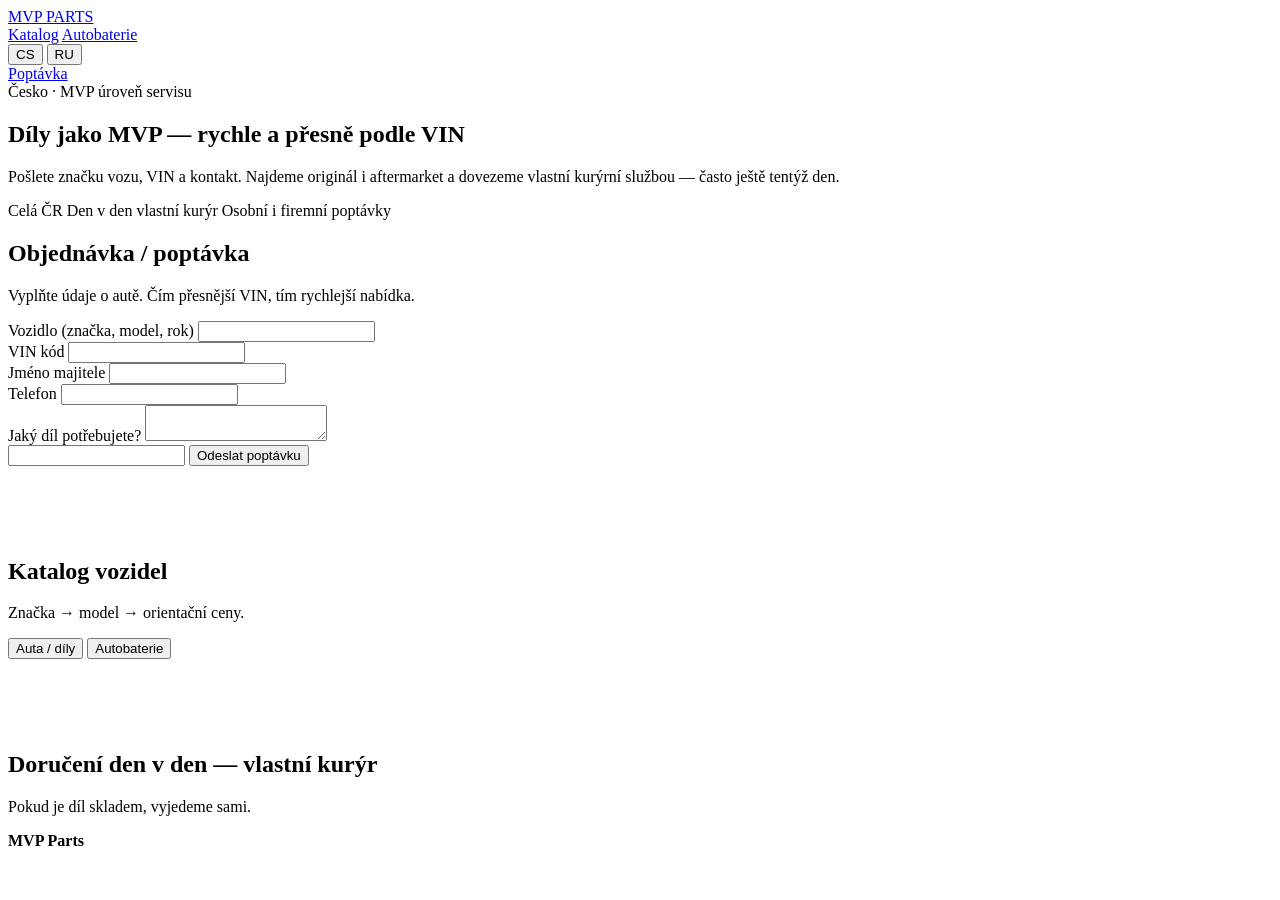
==== index.html @ e0b20644 "Add site pages and Netlify functions" ====
<!DOCTYPE html>
<html lang="cs">
<head>
  <meta charset="UTF-8" />
  <meta name="viewport" content="width=device-width, initial-scale=1.0" />
  <title>MVP Parts — náhradní díly podle VIN</title>
  <meta name="description" content="MVP Parts: náhradní díly pro auta v České republice. VIN, rychlá poptávka a doručení den v den vlastní kurýrní službou." />
  <link rel="preconnect" href="https://fonts.googleapis.com" />
  <link rel="preconnect" href="https://fonts.gstatic.com" crossorigin />
  <link href="https://fonts.googleapis.com/css2?family=Rajdhani:wght@500;600;700&family=Titillium+Web:wght@300;400;600;700&display=swap" rel="stylesheet" />
  <link rel="stylesheet" href="css/site.css" />
</head>
<body>
  <header>
    <div class="nav">
      <a class="brand-lock" href="index.html">
        <span class="mvp">MVP</span>
        <span class="parts">PARTS</span>
      </a>
      <div class="nav-right">
        <a class="nav-link" href="katalog.html" data-i18n="nav_cat">Katalog</a>
        <a class="nav-link" href="baterie.html" data-i18n="tab_bat">Autobaterie</a>
        <div class="lang" role="group" aria-label="Language">
          <button type="button" data-set-lang="cs" class="active">CS</button>
          <button type="button" data-set-lang="ru">RU</button>
        </div>
        <a class="nav-cta" href="#objednavka" data-i18n="nav_cta">Poptávka</a>
      </div>
    </div>
  </header>
  <section class="hero">
    <div class="hero-inner">
      <div>
        <div class="kicker" data-i18n="badge">Česko · MVP úroveň servisu</div>
        <h1 data-i18n="hero_title">Díly jako MVP — rychle a přesně podle VIN</h1>
        <p data-i18n="hero_text">Pošlete značku vozu, VIN a kontakt. Najdeme originál i aftermarket a dovezeme vlastní kurýrní službou — často ještě tentýž den.</p>
        <div class="pills">
          <span class="pill" data-i18n="pill1">Celá ČR</span>
          <span class="pill" data-i18n="pill2">Den v den vlastní kurýr</span>
          <span class="pill" data-i18n="pill3">Osobní i firemní poptávky</span>
        </div>
      </div>
      <div class="form-card" id="objednavka">
        <h2 data-i18n="form_title">Objednávka / poptávka</h2>
        <p class="sub" data-i18n="form_sub">Vyplňte údaje o autě. Čím přesnější VIN, tím rychlejší nabídka.</p>
        <form id="order-form" novalidate>
          <div>
            <label for="auto" data-i18n="label_auto">Vozidlo (značka, model, rok)</label>
            <input id="auto" name="auto" type="text" required />
          </div>
          <div>
            <label for="vin" data-i18n="label_vin">VIN kód</label>
            <input id="vin" name="vin" type="text" maxlength="17" required />
          </div>
          <div>
            <label for="jmeno" data-i18n="label_name">Jméno majitele</label>
            <input id="jmeno" name="jmeno" type="text" required />
          </div>
          <div>
            <label for="telefon" data-i18n="label_phone">Telefon</label>
            <input id="telefon" name="telefon" type="tel" required />
          </div>
          <div>
            <label for="komentar" data-i18n="label_comment">Jaký díl potřebujete?</label>
            <textarea id="komentar" name="komentar"></textarea>
          </div>
          <input class="honeypot" type="text" name="website" tabindex="-1" autocomplete="off" />
          <button class="btn" type="submit" id="submit-btn" data-i18n="btn">Odeslat poptávku</button>
          <div id="form-status" class="status" role="status"></div>
        </form>
      </div>
    </div>
  </section>
  <section class="catalog" id="katalog">
    <div class="section" style="padding-top:72px;padding-bottom:72px">
      <h2 data-i18n="cat_title">Katalog vozidel</h2>
      <p class="lead" data-i18n="cat_lead">Značka → model → orientační ceny.</p>
      <div class="cat-tabs" id="cat-tabs">
        <button type="button" data-cat-mode="cars" class="on" data-i18n="tab_cars">Auta / díly</button>
        <button type="button" data-cat-mode="bat" data-i18n="tab_bat">Autobaterie</button>
      </div>
      <div class="crumbs" id="cat-crumbs"></div>
      <div id="cat-view"></div>
    </div>
  </section>
  <section class="delivery">
    <div class="inner">
      <div>
        <h2 data-i18n="del_title">Doručení den v den — vlastní kurýr</h2>
        <p data-i18n="del_text">Pokud je díl skladem, vyjedeme sami.</p>
      </div>
    </div>
  </section>
  <footer>
    <div class="foot">
      <div><strong>MVP Parts</strong></div>
    </div>
  </footer>
  <script src="js/site.js"></script>
</body>
</html>
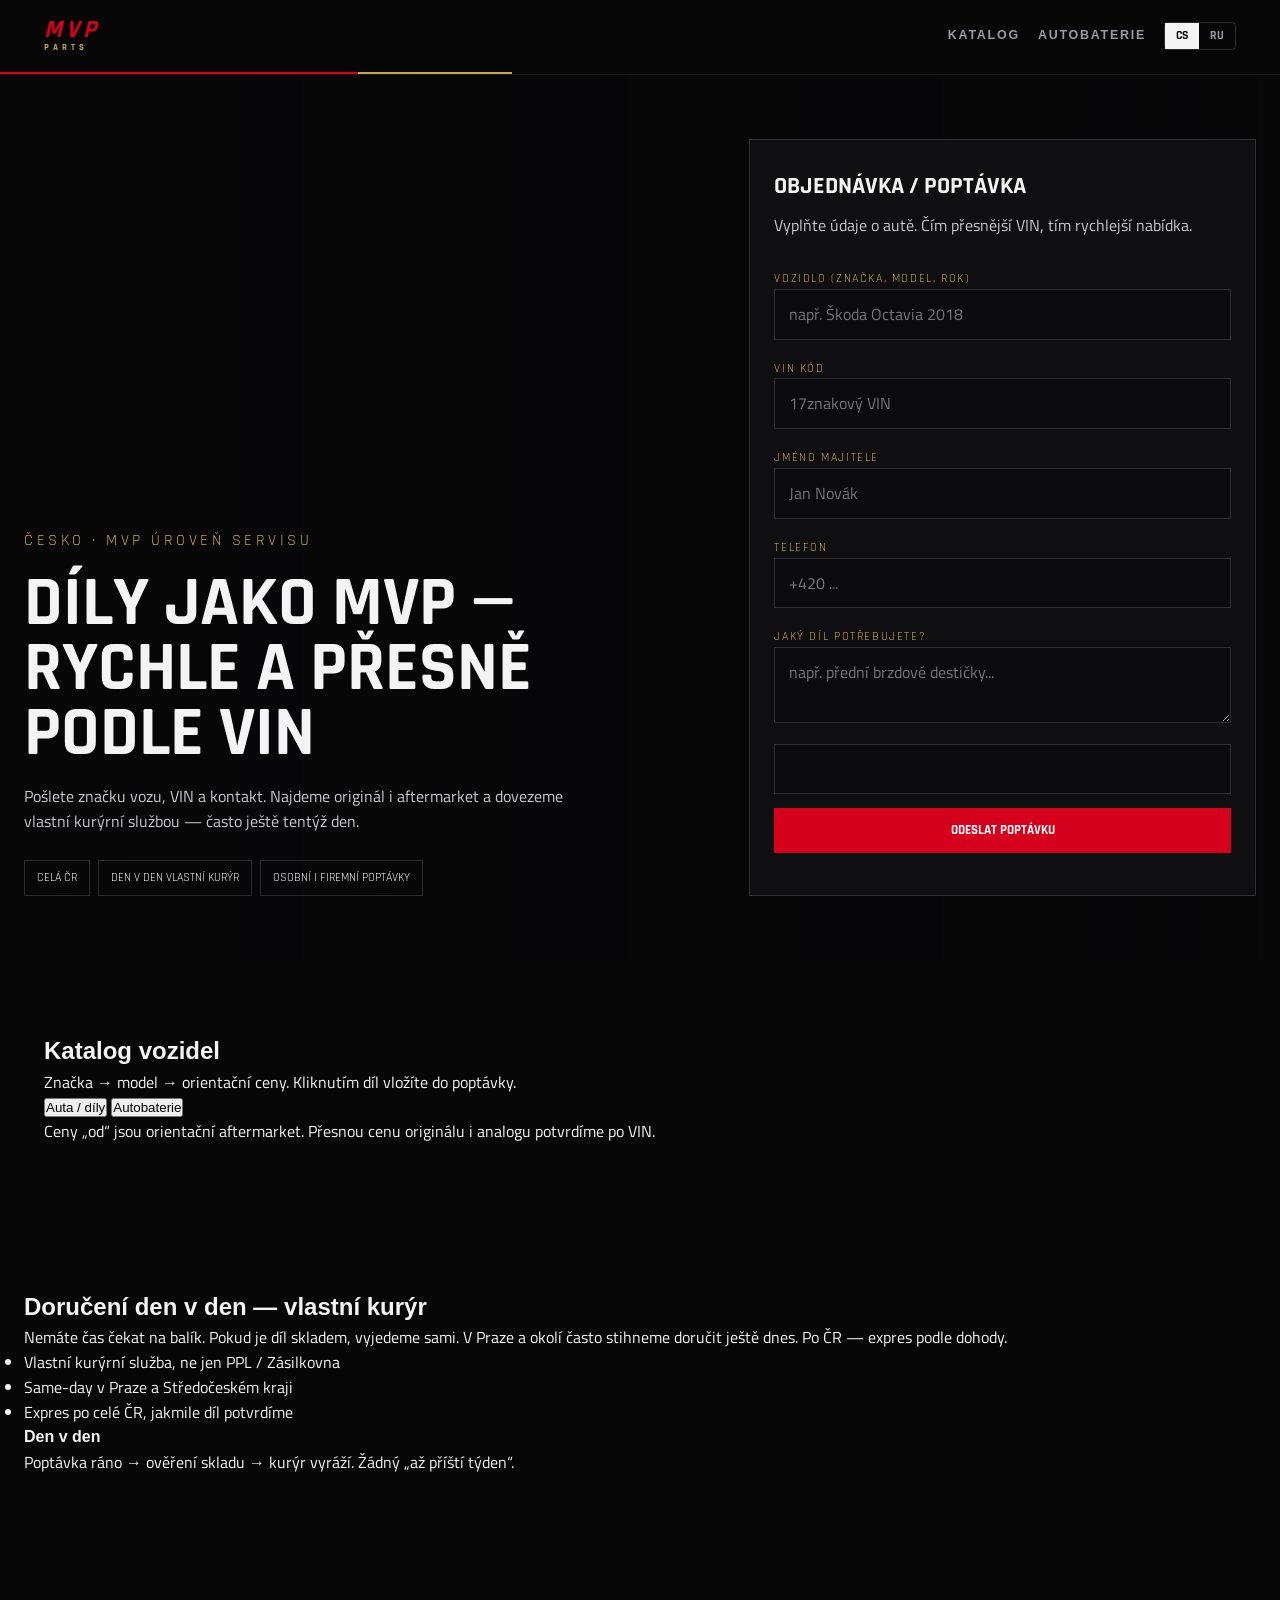
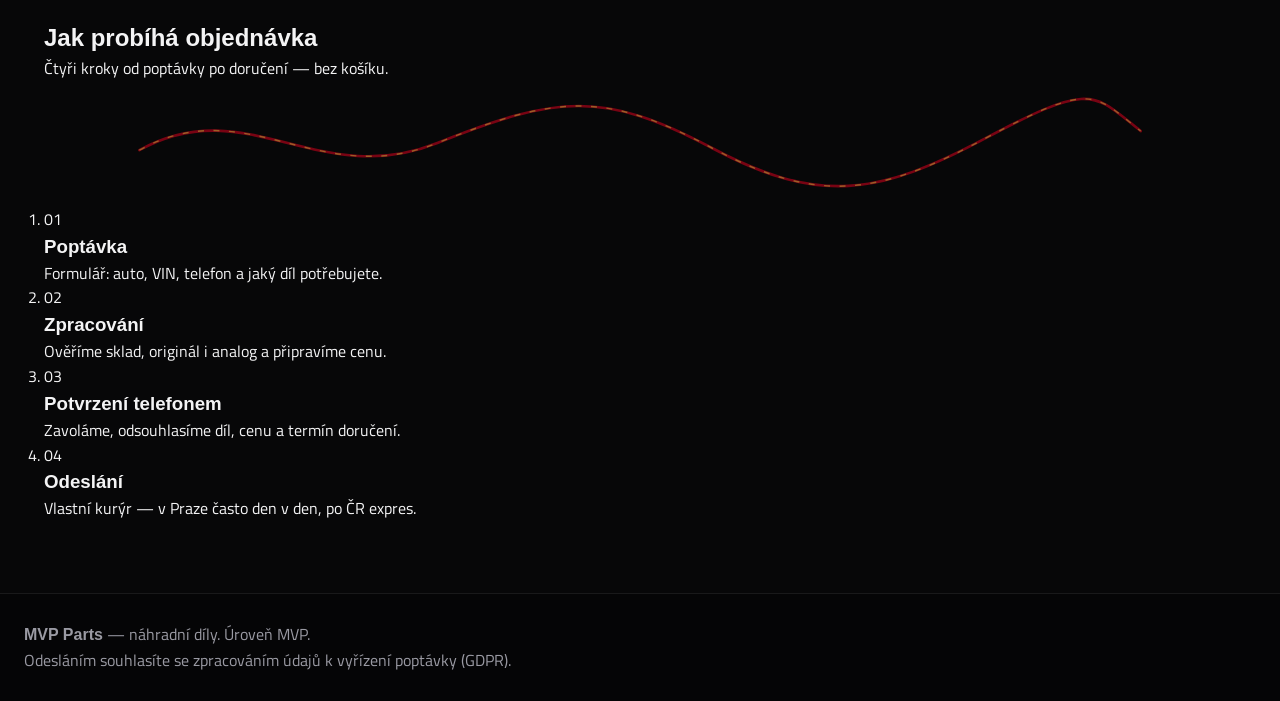
==== commit ea007078: "Светлый дизайн: каталог, батареи, карта заявки без фото Porsche" ====
--- a/index.html
+++ b/index.html
@@ -24,10 +24,10 @@
           <button type="button" data-set-lang="cs" class="active">CS</button>
           <button type="button" data-set-lang="ru">RU</button>
         </div>
-        <a class="nav-cta" href="#objednavka" data-i18n="nav_cta">Poptávka</a>
       </div>
     </div>
   </header>
+
   <section class="hero">
     <div class="hero-inner">
       <div>
@@ -46,23 +46,23 @@
         <form id="order-form" novalidate>
           <div>
             <label for="auto" data-i18n="label_auto">Vozidlo (značka, model, rok)</label>
-            <input id="auto" name="auto" type="text" required />
+            <input id="auto" name="auto" type="text" data-i18n-placeholder="ph_auto" placeholder="např. Škoda Octavia 2018" required />
           </div>
           <div>
             <label for="vin" data-i18n="label_vin">VIN kód</label>
-            <input id="vin" name="vin" type="text" maxlength="17" required />
+            <input id="vin" name="vin" type="text" data-i18n-placeholder="ph_vin" placeholder="17znakový VIN" maxlength="17" required />
           </div>
           <div>
             <label for="jmeno" data-i18n="label_name">Jméno majitele</label>
-            <input id="jmeno" name="jmeno" type="text" required />
+            <input id="jmeno" name="jmeno" type="text" data-i18n-placeholder="ph_name" placeholder="Jan Novák" required />
           </div>
           <div>
             <label for="telefon" data-i18n="label_phone">Telefon</label>
-            <input id="telefon" name="telefon" type="tel" required />
+            <input id="telefon" name="telefon" type="tel" data-i18n-placeholder="ph_phone" placeholder="+420 ..." required />
           </div>
           <div>
             <label for="komentar" data-i18n="label_comment">Jaký díl potřebujete?</label>
-            <textarea id="komentar" name="komentar"></textarea>
+            <textarea id="komentar" name="komentar" data-i18n-placeholder="ph_comment" placeholder="např. přední brzdové destičky..."></textarea>
           </div>
           <input class="honeypot" type="text" name="website" tabindex="-1" autocomplete="off" />
           <button class="btn" type="submit" id="submit-btn" data-i18n="btn">Odeslat poptávku</button>
@@ -71,31 +71,81 @@
       </div>
     </div>
   </section>
+
   <section class="catalog" id="katalog">
     <div class="section" style="padding-top:72px;padding-bottom:72px">
       <h2 data-i18n="cat_title">Katalog vozidel</h2>
-      <p class="lead" data-i18n="cat_lead">Značka → model → orientační ceny.</p>
+      <p class="lead" data-i18n="cat_lead">Značka → model → orientační ceny. Kliknutím díl vložíte do poptávky.</p>
       <div class="cat-tabs" id="cat-tabs">
         <button type="button" data-cat-mode="cars" class="on" data-i18n="tab_cars">Auta / díly</button>
         <button type="button" data-cat-mode="bat" data-i18n="tab_bat">Autobaterie</button>
       </div>
       <div class="crumbs" id="cat-crumbs"></div>
       <div id="cat-view"></div>
+      <p class="note-price" data-i18n="cat_note">Ceny „od“ jsou orientační aftermarket. Přesnou cenu originálu i analogu potvrdíme po VIN.</p>
     </div>
   </section>
+
   <section class="delivery">
     <div class="inner">
       <div>
         <h2 data-i18n="del_title">Doručení den v den — vlastní kurýr</h2>
-        <p data-i18n="del_text">Pokud je díl skladem, vyjedeme sami.</p>
+        <p data-i18n="del_text">Nemáte čas čekat na balík. Pokud je díl skladem, vyjedeme sami. V Praze a okolí často stihneme doručit ještě dnes. Po ČR — expres podle dohody.</p>
+        <ul class="check">
+          <li data-i18n="del_1">Vlastní kurýrní služba, ne jen PPL / Zásilkovna</li>
+          <li data-i18n="del_2">Same-day v Praze a Středočeském kraji</li>
+          <li data-i18n="del_3">Expres po celé ČR, jakmile díl potvrdíme</li>
+        </ul>
+      </div>
+      <div class="delivery-box">
+        <strong data-i18n="del_box_title">Den v den</strong>
+        <p data-i18n="del_box_text">Poptávka ráno → ověření skladu → kurýr vyráží. Žádný „až příští týden“.</p>
       </div>
     </div>
   </section>
+
+  <section class="journey" id="cesta">
+    <div class="section">
+      <h2 data-i18n="how_title">Jak probíhá objednávka</h2>
+      <p class="lead" data-i18n="how_lead">Čtyři kroky od poptávky po doručení — bez košíku.</p>
+      <div class="journey-track">
+        <svg class="journey-lines" viewBox="0 0 1000 100" preserveAspectRatio="none" aria-hidden="true">
+          <path d="M80 58 C 170 8, 230 92, 330 52 S 470 8, 560 56 S 700 96, 790 48 S 880 10, 920 42" fill="none" stroke="#d5001c" stroke-width="2.2" stroke-linecap="round" opacity="0.55"/>
+          <path d="M80 58 C 170 8, 230 92, 330 52 S 470 8, 560 56 S 700 96, 790 48 S 880 10, 920 42" fill="none" stroke="#a8872e" stroke-width="1.2" stroke-dasharray="5 8" opacity="0.7"/>
+        </svg>
+        <ol class="journey-steps">
+          <li class="j-step is-now">
+            <span class="jn">01</span>
+            <h3 data-i18n="j1_t">Poptávka</h3>
+            <p data-i18n="j1_p">Formulář: auto, VIN, telefon a jaký díl potřebujete.</p>
+          </li>
+          <li class="j-step">
+            <span class="jn">02</span>
+            <h3 data-i18n="j2_t">Zpracování</h3>
+            <p data-i18n="j2_p">Ověříme sklad, originál i analog a připravíme cenu.</p>
+          </li>
+          <li class="j-step">
+            <span class="jn">03</span>
+            <h3 data-i18n="j3_t">Potvrzení telefonem</h3>
+            <p data-i18n="j3_p">Zavoláme, odsouhlasíme díl, cenu a termín doručení.</p>
+          </li>
+          <li class="j-step">
+            <span class="jn">04</span>
+            <h3 data-i18n="j4_t">Odeslání</h3>
+            <p data-i18n="j4_p">Vlastní kurýr — v Praze často den v den, po ČR expres.</p>
+          </li>
+        </ol>
+      </div>
+    </div>
+  </section>
+
   <footer>
     <div class="foot">
-      <div><strong>MVP Parts</strong></div>
+      <div><strong>MVP Parts</strong> <span data-i18n="footer_brand">— náhradní díly. Úroveň MVP.</span></div>
+      <div data-i18n="footer_gdpr">Odesláním souhlasíte se zpracováním údajů k vyřízení poptávky (GDPR).</div>
     </div>
   </footer>
+
   <script src="js/site.js"></script>
 </body>
 </html>
--- a/css/site.css
+++ b/css/site.css
@@ -0,0 +1,127 @@
+:root {
+  --bg: #070708;
+  --bg-2: #0c0c0e;
+  --surface: #121214;
+  --surface-2: #1a1a1d;
+  --ink: #f4f4f5;
+  --muted: #9a9aa3;
+  --line: rgba(255,255,255,0.08);
+  --line-strong: rgba(255,255,255,0.14);
+  --red: #d5001c;
+  --red-hover: #ff1a36;
+  --gold: #c5a653;
+  --shadow: 0 20px 60px rgba(0,0,0,0.45);
+  --radius: 4px;
+  --header-h: 72px;
+}
+* { box-sizing: border-box; margin: 0; padding: 0; }
+html { scroll-behavior: smooth; }
+body {
+  font-family: 'Titillium Web', -apple-system, BlinkMacSystemFont, sans-serif;
+  background: var(--bg); color: var(--ink); line-height: 1.55;
+}
+a { color: inherit; text-decoration: none; }
+img { max-width: 100%; display: block; }
+header {
+  position: sticky; top: 0; z-index: 40;
+  background: rgba(7,7,8,0.78);
+  backdrop-filter: blur(18px);
+  border-bottom: 1px solid var(--line);
+}
+header::after {
+  content: ""; display: block; height: 2px;
+  background: linear-gradient(90deg, var(--red) 0 28%, var(--gold) 28% 40%, transparent 40%);
+}
+.nav {
+  max-width: 1240px; margin: 0 auto;
+  display: flex; align-items: center; justify-content: space-between;
+  padding: 0 24px; height: var(--header-h);
+}
+.brand-lock { display: flex; flex-direction: column; line-height: 0.85; gap: 3px; }
+.brand-lock .mvp {
+  font-family: 'Rajdhani', sans-serif; font-weight: 700; font-size: 1.55rem;
+  font-style: italic; letter-spacing: 0.16em; color: var(--red); text-transform: uppercase;
+}
+.brand-lock .parts {
+  font-family: 'Rajdhani', sans-serif; font-weight: 700; font-size: 0.58rem;
+  letter-spacing: 0.42em; color: var(--gold); text-transform: uppercase;
+}
+.nav-right { display: flex; align-items: center; gap: 18px; }
+.nav-link {
+  color: var(--muted); font-family: 'Rajdhani', sans-serif;
+  font-size: 0.78rem; letter-spacing: 0.14em; text-transform: uppercase; font-weight: 600;
+}
+.nav-link:hover, .nav-link.is-on { color: var(--ink); }
+.lang { display: flex; border: 1px solid var(--line-strong); border-radius: var(--radius); }
+.lang button {
+  background: transparent; border: 0; color: var(--muted);
+  padding: 7px 11px; font: 700 0.72rem/1 'Rajdhani', sans-serif; cursor: pointer;
+}
+.lang button.active { background: var(--ink); color: #0a0a0b; }
+.nav-cta {
+  background: var(--red); color: #fff; border: 0; padding: 10px 16px; border-radius: var(--radius);
+  font-family: 'Rajdhani', sans-serif; font-weight: 700; font-size: 0.76rem;
+  letter-spacing: 0.12em; text-transform: uppercase;
+}
+.hero {
+  min-height: calc(100vh - var(--header-h));
+  display: flex; align-items: center; padding: 64px 24px;
+  background:
+    linear-gradient(90deg, rgba(7,7,8,0.92), rgba(7,7,8,0.35)),
+    url('https://images.unsplash.com/photo-1503376780353-7e6692767b70?auto=format&fit=crop&w=2200&q=80') center/cover;
+}
+.hero-inner { max-width: 1240px; width: 100%; margin: 0 auto; display: grid; gap: 40px; }
+@media (min-width: 980px) { .hero-inner { grid-template-columns: 1.15fr 0.85fr; align-items: end; } }
+.kicker { font-family: 'Rajdhani', sans-serif; letter-spacing: 0.22em; text-transform: uppercase; color: var(--gold); margin-bottom: 18px; }
+.hero h1 {
+  font-family: 'Rajdhani', sans-serif; font-size: clamp(2.4rem, 6vw, 4.4rem);
+  line-height: 0.92; text-transform: uppercase; margin-bottom: 18px;
+}
+.hero p { color: #c8c8ce; max-width: 540px; margin-bottom: 26px; }
+.pills { display: flex; flex-wrap: wrap; gap: 8px; }
+.pill {
+  border: 1px solid var(--line-strong); padding: 8px 12px;
+  font-family: 'Rajdhani', sans-serif; font-size: 0.74rem; text-transform: uppercase;
+}
+.stats { display: grid; grid-template-columns: repeat(3,1fr); gap: 18px; margin-top: 24px; padding-top: 12px; border-top: 1px solid var(--line); }
+.stat b { display: block; font-family: 'Rajdhani', sans-serif; font-size: 1.45rem; }
+.stat span { color: var(--muted); font-size: 0.78rem; }
+.form-card {
+  background: rgba(18,18,20,0.82); padding: 28px 24px; border: 1px solid var(--line-strong);
+  backdrop-filter: blur(16px);
+}
+.form-card h2 { font-family: 'Rajdhani', sans-serif; text-transform: uppercase; margin-bottom: 8px; }
+form { display: grid; gap: 14px; }
+label { font-family: 'Rajdhani', sans-serif; font-size: 0.72rem; letter-spacing: 0.14em; text-transform: uppercase; color: var(--gold); }
+input, textarea {
+  width: 100%; padding: 12px 14px; border: 1px solid var(--line-strong);
+  background: #0b0b0d; color: var(--ink); font: inherit;
+}
+.btn, .btn-sm, .nav-cta { cursor: pointer; }
+.btn {
+  background: var(--red); color: #fff; border: 0; padding: 14px 22px;
+  font-family: 'Rajdhani', sans-serif; font-weight: 700; text-transform: uppercase;
+}
+.catalog, .section { background: var(--bg); }
+.section { max-width: 1240px; margin: 0 auto; padding: 72px 24px; }
+.tile, .prod, .feat {
+  background: var(--surface); border: 1px solid var(--line); padding: 18px; color: var(--ink);
+}
+.tile { cursor: pointer; font-family: 'Rajdhani', sans-serif; text-transform: uppercase; }
+.tile:hover { border-color: var(--red); }
+.brand-grid, .model-grid, .prod-grid { display: grid; gap: 12px; }
+@media (min-width: 600px) {
+  .brand-grid { grid-template-columns: repeat(4,1fr); }
+  .model-grid { grid-template-columns: repeat(3,1fr); }
+  .prod-grid { grid-template-columns: repeat(3,1fr); }
+}
+.brand-ico { width: 56px; height: 56px; object-fit: contain; background: #fff; padding: 8px; }
+.parts { width: 100%; border-collapse: collapse; }
+.parts th, .parts td { padding: 12px; border-bottom: 1px solid var(--line); }
+.btn-sm { background: var(--red); color: #fff; border: 0; padding: 8px 12px; font-family: 'Rajdhani', sans-serif; text-transform: uppercase; }
+.delivery { padding: 72px 24px; }
+footer { background: #050506; color: var(--muted); padding: 28px 24px; border-top: 1px solid var(--line); }
+.page-hero { padding: 56px 24px 28px; }
+.page-hero h2 { font-family: 'Rajdhani', sans-serif; text-transform: uppercase; }
+.status.ok { color: #3dd68c; }
+.status.err { color: #ff6b7a; }
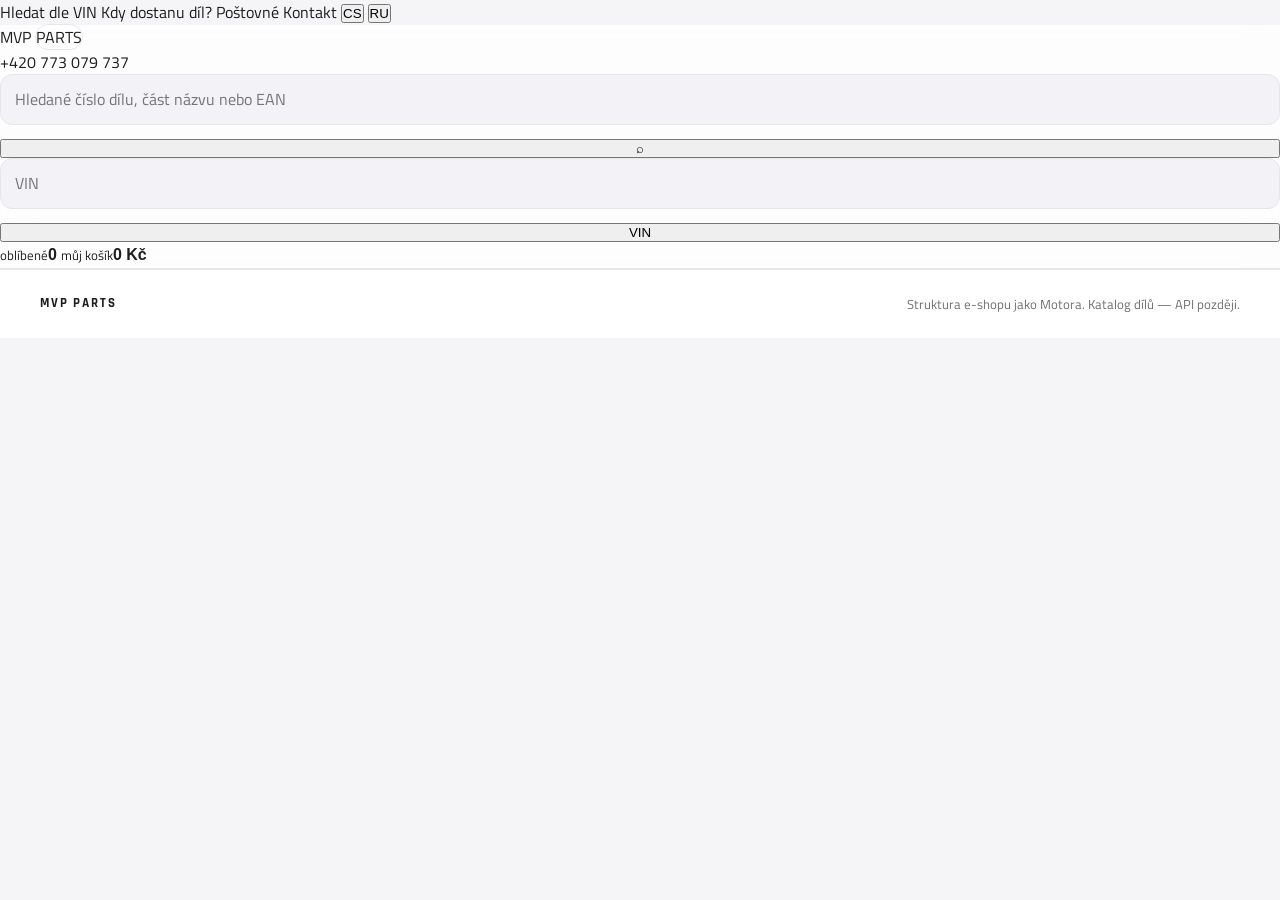
==== commit 5ac3af5c: "Deploy Motora-style catalog + VIN decode (rollback: отмена)" ====
--- a/index.html
+++ b/index.html
@@ -3,149 +3,54 @@
 <head>
   <meta charset="UTF-8" />
   <meta name="viewport" content="width=device-width, initial-scale=1.0" />
-  <title>MVP Parts — náhradní díly podle VIN</title>
-  <meta name="description" content="MVP Parts: náhradní díly pro auta v České republice. VIN, rychlá poptávka a doručení den v den vlastní kurýrní službou." />
+  <title>MVP Parts — náhradní díly</title>
   <link rel="preconnect" href="https://fonts.googleapis.com" />
   <link rel="preconnect" href="https://fonts.gstatic.com" crossorigin />
   <link href="https://fonts.googleapis.com/css2?family=Rajdhani:wght@500;600;700&family=Titillium+Web:wght@300;400;600;700&display=swap" rel="stylesheet" />
   <link rel="stylesheet" href="css/site.css" />
 </head>
 <body>
+  <div class="topbar">
+    <div class="wrap">
+      <a href="#/vin" data-i18n="vinTop">Hledat dle VIN</a>
+      <a href="#/dodani" data-i18n="when">Kdy dostanu díl?</a>
+      <a href="#/dodani" data-i18n="ship">Poštovné</a>
+      <a href="#/kontakt" data-i18n="contact">Kontakt</a>
+      <span class="spacer"></span>
+      <button type="button" data-set-lang="cs">CS</button>
+      <button type="button" data-set-lang="ru">RU</button>
+    </div>
+  </div>
   <header>
-    <div class="nav">
-      <a class="brand-lock" href="index.html">
+    <div class="wrap head">
+      <a class="logo" href="#/">
         <span class="mvp">MVP</span>
         <span class="parts">PARTS</span>
       </a>
-      <div class="nav-right">
-        <a class="nav-link" href="katalog.html" data-i18n="nav_cat">Katalog</a>
-        <a class="nav-link" href="baterie.html" data-i18n="tab_bat">Autobaterie</a>
-        <div class="lang" role="group" aria-label="Language">
-          <button type="button" data-set-lang="cs" class="active">CS</button>
-          <button type="button" data-set-lang="ru">RU</button>
-        </div>
+      <div class="head-meta">
+        <a href="tel:+420773079737">+420 773 079 737</a>
       </div>
+      <form class="search" id="site-search">
+        <input type="search" data-i18n-placeholder="searchPh" placeholder="Hledané číslo dílu, část názvu nebo EAN" />
+        <button type="submit" aria-label="Hledat">⌕</button>
+      </form>
+      <form class="vin-search" id="vin-search">
+        <input name="vin" maxlength="17" placeholder="VIN" data-i18n-placeholder="vinPh" autocomplete="off" />
+        <button type="submit" data-i18n="vinCta">VIN</button>
+      </form>
+      <a class="ico-link" href="#/kosik"><small data-i18n="fav">oblíbené</small><b id="fav-count">0</b></a>
+      <a class="ico-link cart-link" href="#/kosik"><small data-i18n="cart">můj košík</small><b id="cart-sum">0 Kč</b></a>
     </div>
   </header>
-
-  <section class="hero">
-    <div class="hero-inner">
-      <div>
-        <div class="kicker" data-i18n="badge">Česko · MVP úroveň servisu</div>
-        <h1 data-i18n="hero_title">Díly jako MVP — rychle a přesně podle VIN</h1>
-        <p data-i18n="hero_text">Pošlete značku vozu, VIN a kontakt. Najdeme originál i aftermarket a dovezeme vlastní kurýrní službou — často ještě tentýž den.</p>
-        <div class="pills">
-          <span class="pill" data-i18n="pill1">Celá ČR</span>
-          <span class="pill" data-i18n="pill2">Den v den vlastní kurýr</span>
-          <span class="pill" data-i18n="pill3">Osobní i firemní poptávky</span>
-        </div>
-      </div>
-      <div class="form-card" id="objednavka">
-        <h2 data-i18n="form_title">Objednávka / poptávka</h2>
-        <p class="sub" data-i18n="form_sub">Vyplňte údaje o autě. Čím přesnější VIN, tím rychlejší nabídka.</p>
-        <form id="order-form" novalidate>
-          <div>
-            <label for="auto" data-i18n="label_auto">Vozidlo (značka, model, rok)</label>
-            <input id="auto" name="auto" type="text" data-i18n-placeholder="ph_auto" placeholder="např. Škoda Octavia 2018" required />
-          </div>
-          <div>
-            <label for="vin" data-i18n="label_vin">VIN kód</label>
-            <input id="vin" name="vin" type="text" data-i18n-placeholder="ph_vin" placeholder="17znakový VIN" maxlength="17" required />
-          </div>
-          <div>
-            <label for="jmeno" data-i18n="label_name">Jméno majitele</label>
-            <input id="jmeno" name="jmeno" type="text" data-i18n-placeholder="ph_name" placeholder="Jan Novák" required />
-          </div>
-          <div>
-            <label for="telefon" data-i18n="label_phone">Telefon</label>
-            <input id="telefon" name="telefon" type="tel" data-i18n-placeholder="ph_phone" placeholder="+420 ..." required />
-          </div>
-          <div>
-            <label for="komentar" data-i18n="label_comment">Jaký díl potřebujete?</label>
-            <textarea id="komentar" name="komentar" data-i18n-placeholder="ph_comment" placeholder="např. přední brzdové destičky..."></textarea>
-          </div>
-          <input class="honeypot" type="text" name="website" tabindex="-1" autocomplete="off" />
-          <button class="btn" type="submit" id="submit-btn" data-i18n="btn">Odeslat poptávku</button>
-          <div id="form-status" class="status" role="status"></div>
-        </form>
-      </div>
-    </div>
-  </section>
-
-  <section class="catalog" id="katalog">
-    <div class="section" style="padding-top:72px;padding-bottom:72px">
-      <h2 data-i18n="cat_title">Katalog vozidel</h2>
-      <p class="lead" data-i18n="cat_lead">Značka → model → orientační ceny. Kliknutím díl vložíte do poptávky.</p>
-      <div class="cat-tabs" id="cat-tabs">
-        <button type="button" data-cat-mode="cars" class="on" data-i18n="tab_cars">Auta / díly</button>
-        <button type="button" data-cat-mode="bat" data-i18n="tab_bat">Autobaterie</button>
-      </div>
-      <div class="crumbs" id="cat-crumbs"></div>
-      <div id="cat-view"></div>
-      <p class="note-price" data-i18n="cat_note">Ceny „od“ jsou orientační aftermarket. Přesnou cenu originálu i analogu potvrdíme po VIN.</p>
-    </div>
-  </section>
-
-  <section class="delivery">
-    <div class="inner">
-      <div>
-        <h2 data-i18n="del_title">Doručení den v den — vlastní kurýr</h2>
-        <p data-i18n="del_text">Nemáte čas čekat na balík. Pokud je díl skladem, vyjedeme sami. V Praze a okolí často stihneme doručit ještě dnes. Po ČR — expres podle dohody.</p>
-        <ul class="check">
-          <li data-i18n="del_1">Vlastní kurýrní služba, ne jen PPL / Zásilkovna</li>
-          <li data-i18n="del_2">Same-day v Praze a Středočeském kraji</li>
-          <li data-i18n="del_3">Expres po celé ČR, jakmile díl potvrdíme</li>
-        </ul>
-      </div>
-      <div class="delivery-box">
-        <strong data-i18n="del_box_title">Den v den</strong>
-        <p data-i18n="del_box_text">Poptávka ráno → ověření skladu → kurýr vyráží. Žádný „až příští týden“.</p>
-      </div>
-    </div>
-  </section>
-
-  <section class="journey" id="cesta">
-    <div class="section">
-      <h2 data-i18n="how_title">Jak probíhá objednávka</h2>
-      <p class="lead" data-i18n="how_lead">Čtyři kroky od poptávky po doručení — bez košíku.</p>
-      <div class="journey-track">
-        <svg class="journey-lines" viewBox="0 0 1000 100" preserveAspectRatio="none" aria-hidden="true">
-          <path d="M80 58 C 170 8, 230 92, 330 52 S 470 8, 560 56 S 700 96, 790 48 S 880 10, 920 42" fill="none" stroke="#d5001c" stroke-width="2.2" stroke-linecap="round" opacity="0.55"/>
-          <path d="M80 58 C 170 8, 230 92, 330 52 S 470 8, 560 56 S 700 96, 790 48 S 880 10, 920 42" fill="none" stroke="#a8872e" stroke-width="1.2" stroke-dasharray="5 8" opacity="0.7"/>
-        </svg>
-        <ol class="journey-steps">
-          <li class="j-step is-now">
-            <span class="jn">01</span>
-            <h3 data-i18n="j1_t">Poptávka</h3>
-            <p data-i18n="j1_p">Formulář: auto, VIN, telefon a jaký díl potřebujete.</p>
-          </li>
-          <li class="j-step">
-            <span class="jn">02</span>
-            <h3 data-i18n="j2_t">Zpracování</h3>
-            <p data-i18n="j2_p">Ověříme sklad, originál i analog a připravíme cenu.</p>
-          </li>
-          <li class="j-step">
-            <span class="jn">03</span>
-            <h3 data-i18n="j3_t">Potvrzení telefonem</h3>
-            <p data-i18n="j3_p">Zavoláme, odsouhlasíme díl, cenu a termín doručení.</p>
-          </li>
-          <li class="j-step">
-            <span class="jn">04</span>
-            <h3 data-i18n="j4_t">Odeslání</h3>
-            <p data-i18n="j4_p">Vlastní kurýr — v Praze často den v den, po ČR expres.</p>
-          </li>
-        </ol>
-      </div>
-    </div>
-  </section>
-
+  <div class="garage wrap" id="garage-chip" hidden></div>
+  <main id="app"></main>
   <footer>
-    <div class="foot">
-      <div><strong>MVP Parts</strong> <span data-i18n="footer_brand">— náhradní díly. Úroveň MVP.</span></div>
-      <div data-i18n="footer_gdpr">Odesláním souhlasíte se zpracováním údajů k vyřízení poptávky (GDPR).</div>
+    <div class="wrap foot">
+      <strong>MVP Parts</strong>
+      <span>Struktura e-shopu jako Motora. Katalog dílů — API později.</span>
     </div>
   </footer>
-
-  <script src="js/site.js"></script>
+  <script src="js/data.js"></script>
+  <script src="js/app.js"></script>
 </body>
 </html>
--- a/css/site.css
+++ b/css/site.css
@@ -1,127 +1,426 @@
 :root {
-  --bg: #070708;
-  --bg-2: #0c0c0e;
-  --surface: #121214;
-  --surface-2: #1a1a1d;
-  --ink: #f4f4f5;
-  --muted: #9a9aa3;
-  --line: rgba(255,255,255,0.08);
-  --line-strong: rgba(255,255,255,0.14);
+  --bg: #f5f5f7;
+  --surface: #ffffff;
+  --ink: #1d1d1f;
+  --muted: #6e6e73;
+  --line: #e5e5ea;
   --red: #d5001c;
-  --red-hover: #ff1a36;
-  --gold: #c5a653;
-  --shadow: 0 20px 60px rgba(0,0,0,0.45);
-  --radius: 4px;
-  --header-h: 72px;
+  --red-hover: #b40018;
+  --gold: #a8872e;
+  --ios-fill: #f2f2f7;
+  --ios-blue: #007aff;
+  --shadow: 0 1px 3px rgba(0,0,0,0.06), 0 8px 24px rgba(0,0,0,0.04);
 }
 * { box-sizing: border-box; margin: 0; padding: 0; }
 html { scroll-behavior: smooth; }
 body {
-  font-family: 'Titillium Web', -apple-system, BlinkMacSystemFont, sans-serif;
-  background: var(--bg); color: var(--ink); line-height: 1.55;
+  font-family: 'Titillium Web', -apple-system, BlinkMacSystemFont, 'Segoe UI', sans-serif;
+  background: var(--bg);
+  color: var(--ink);
+  line-height: 1.55;
+  -webkit-font-smoothing: antialiased;
 }
 a { color: inherit; text-decoration: none; }
-img { max-width: 100%; display: block; }
+
 header {
   position: sticky; top: 0; z-index: 40;
-  background: rgba(7,7,8,0.78);
-  backdrop-filter: blur(18px);
+  background: rgba(255,255,255,0.82);
+  backdrop-filter: saturate(180%) blur(16px);
+  -webkit-backdrop-filter: saturate(180%) blur(16px);
   border-bottom: 1px solid var(--line);
 }
-header::after {
-  content: ""; display: block; height: 2px;
-  background: linear-gradient(90deg, var(--red) 0 28%, var(--gold) 28% 40%, transparent 40%);
-}
 .nav {
-  max-width: 1240px; margin: 0 auto;
+  max-width: 1200px; margin: 0 auto;
   display: flex; align-items: center; justify-content: space-between;
-  padding: 0 24px; height: var(--header-h);
-}
-.brand-lock { display: flex; flex-direction: column; line-height: 0.85; gap: 3px; }
+  gap: 16px; padding: 0 24px; height: 64px;
+}
+.brand-lock {
+  display: flex; flex-direction: column; line-height: 0.85; gap: 2px;
+  background: transparent; padding: 0;
+}
 .brand-lock .mvp {
-  font-family: 'Rajdhani', sans-serif; font-weight: 700; font-size: 1.55rem;
-  font-style: italic; letter-spacing: 0.16em; color: var(--red); text-transform: uppercase;
+  font-family: 'Rajdhani', sans-serif;
+  font-weight: 700; font-size: 1.5rem; font-style: italic;
+  letter-spacing: 0.16em; color: var(--red); text-transform: uppercase;
 }
 .brand-lock .parts {
-  font-family: 'Rajdhani', sans-serif; font-weight: 700; font-size: 0.58rem;
-  letter-spacing: 0.42em; color: var(--gold); text-transform: uppercase;
-}
-.nav-right { display: flex; align-items: center; gap: 18px; }
+  font-family: 'Rajdhani', sans-serif;
+  font-weight: 700; font-size: 0.6rem;
+  letter-spacing: 0.4em; color: var(--gold); text-transform: uppercase;
+  padding-left: 2px;
+}
+.nav-right { display: flex; align-items: center; gap: 12px; }
 .nav-link {
-  color: var(--muted); font-family: 'Rajdhani', sans-serif;
-  font-size: 0.78rem; letter-spacing: 0.14em; text-transform: uppercase; font-weight: 600;
-}
-.nav-link:hover, .nav-link.is-on { color: var(--ink); }
-.lang { display: flex; border: 1px solid var(--line-strong); border-radius: var(--radius); }
+  color: var(--muted);
+  font-family: 'Rajdhani', sans-serif;
+  font-size: 0.78rem; letter-spacing: 0.12em; text-transform: uppercase;
+  font-weight: 600;
+}
+.nav-link:hover { color: var(--ink); }
+
+.lang {
+  display: flex; gap: 4px;
+  background: var(--ios-fill);
+  border-radius: 999px;
+  padding: 3px;
+  border: 0;
+}
 .lang button {
   background: transparent; border: 0; color: var(--muted);
-  padding: 7px 11px; font: 700 0.72rem/1 'Rajdhani', sans-serif; cursor: pointer;
-}
-.lang button.active { background: var(--ink); color: #0a0a0b; }
-.nav-cta {
-  background: var(--red); color: #fff; border: 0; padding: 10px 16px; border-radius: var(--radius);
-  font-family: 'Rajdhani', sans-serif; font-weight: 700; font-size: 0.76rem;
-  letter-spacing: 0.12em; text-transform: uppercase;
-}
+  padding: 6px 12px; border-radius: 999px;
+  font: 600 0.72rem/1 'Rajdhani', sans-serif;
+  letter-spacing: 0.1em; cursor: pointer;
+}
+.lang button.active {
+  background: var(--surface);
+  color: var(--ink);
+  box-shadow: 0 1px 3px rgba(0,0,0,0.12);
+}
+
 .hero {
-  min-height: calc(100vh - var(--header-h));
-  display: flex; align-items: center; padding: 64px 24px;
   background:
-    linear-gradient(90deg, rgba(7,7,8,0.92), rgba(7,7,8,0.35)),
-    url('https://images.unsplash.com/photo-1503376780353-7e6692767b70?auto=format&fit=crop&w=2200&q=80') center/cover;
-}
-.hero-inner { max-width: 1240px; width: 100%; margin: 0 auto; display: grid; gap: 40px; }
-@media (min-width: 980px) { .hero-inner { grid-template-columns: 1.15fr 0.85fr; align-items: end; } }
-.kicker { font-family: 'Rajdhani', sans-serif; letter-spacing: 0.22em; text-transform: uppercase; color: var(--gold); margin-bottom: 18px; }
+    radial-gradient(900px 420px at 8% -10%, rgba(213,0,28,0.08), transparent 55%),
+    radial-gradient(720px 380px at 96% 8%, rgba(168,135,46,0.10), transparent 50%),
+    linear-gradient(180deg, #ffffff 0%, var(--bg) 100%);
+  color: var(--ink);
+  min-height: auto;
+  display: flex; align-items: center;
+  padding: 56px 24px 40px;
+}
+.hero-inner {
+  max-width: 1200px; width: 100%; margin: 0 auto;
+  display: grid; gap: 40px;
+}
+@media (min-width: 960px) {
+  .hero-inner { grid-template-columns: 1.15fr 0.85fr; align-items: center; }
+}
+.kicker {
+  display: flex; align-items: center; gap: 12px;
+  font-family: 'Rajdhani', sans-serif;
+  font-size: 0.75rem; font-weight: 600;
+  letter-spacing: 0.18em; text-transform: uppercase;
+  color: var(--red); margin-bottom: 16px;
+}
+.kicker::before { content: ""; width: 24px; height: 2px; background: var(--red); border-radius: 2px; }
 .hero h1 {
-  font-family: 'Rajdhani', sans-serif; font-size: clamp(2.4rem, 6vw, 4.4rem);
-  line-height: 0.92; text-transform: uppercase; margin-bottom: 18px;
-}
-.hero p { color: #c8c8ce; max-width: 540px; margin-bottom: 26px; }
+  font-family: 'Rajdhani', sans-serif;
+  font-size: clamp(2.2rem, 5.5vw, 3.8rem);
+  line-height: 0.98; font-weight: 700;
+  letter-spacing: 0.02em; text-transform: uppercase;
+  margin-bottom: 16px; color: var(--ink);
+}
+.hero p { font-size: 1.05rem; font-weight: 400; color: var(--muted); max-width: 520px; margin-bottom: 24px; }
 .pills { display: flex; flex-wrap: wrap; gap: 8px; }
 .pill {
-  border: 1px solid var(--line-strong); padding: 8px 12px;
-  font-family: 'Rajdhani', sans-serif; font-size: 0.74rem; text-transform: uppercase;
-}
-.stats { display: grid; grid-template-columns: repeat(3,1fr); gap: 18px; margin-top: 24px; padding-top: 12px; border-top: 1px solid var(--line); }
-.stat b { display: block; font-family: 'Rajdhani', sans-serif; font-size: 1.45rem; }
-.stat span { color: var(--muted); font-size: 0.78rem; }
+  background: rgba(255,255,255,0.85);
+  border: 1px solid var(--line);
+  color: var(--ink);
+  padding: 8px 14px;
+  border-radius: 999px;
+  font-family: 'Rajdhani', sans-serif;
+  font-size: 0.76rem; letter-spacing: 0.1em; text-transform: uppercase;
+  font-weight: 600;
+}
+
 .form-card {
-  background: rgba(18,18,20,0.82); padding: 28px 24px; border: 1px solid var(--line-strong);
-  backdrop-filter: blur(16px);
-}
-.form-card h2 { font-family: 'Rajdhani', sans-serif; text-transform: uppercase; margin-bottom: 8px; }
+  background: var(--surface);
+  color: var(--ink);
+  padding: 28px 24px 24px;
+  border-radius: 20px;
+  box-shadow: var(--shadow);
+  border: 1px solid var(--line);
+}
+.form-card h2 {
+  font-family: 'Rajdhani', sans-serif;
+  font-size: 1.4rem; letter-spacing: 0.06em;
+  text-transform: uppercase; margin-bottom: 6px;
+}
+.form-card .sub { color: var(--muted); font-size: 0.92rem; margin-bottom: 20px; }
 form { display: grid; gap: 14px; }
-label { font-family: 'Rajdhani', sans-serif; font-size: 0.72rem; letter-spacing: 0.14em; text-transform: uppercase; color: var(--gold); }
+label {
+  display: block;
+  font-family: 'Rajdhani', sans-serif;
+  font-size: 0.72rem; font-weight: 600;
+  letter-spacing: 0.12em; text-transform: uppercase;
+  color: var(--muted); margin-bottom: 6px;
+}
 input, textarea {
-  width: 100%; padding: 12px 14px; border: 1px solid var(--line-strong);
-  background: #0b0b0d; color: var(--ink); font: inherit;
-}
-.btn, .btn-sm, .nav-cta { cursor: pointer; }
+  width: 100%; padding: 12px 14px;
+  border: 1px solid var(--line);
+  border-radius: 12px;
+  font: inherit; background: var(--ios-fill); color: var(--ink);
+}
+input:focus, textarea:focus {
+  outline: none;
+  border-color: #c7c7cc;
+  background: var(--surface);
+  box-shadow: 0 0 0 3px rgba(0,122,255,0.12);
+}
+textarea { min-height: 76px; resize: vertical; }
+.honeypot { position: absolute; left: -9999px; }
+.btn, .btn-sm, .cat-tabs button, .crumbs button { border-radius: 999px; }
 .btn {
-  background: var(--red); color: #fff; border: 0; padding: 14px 22px;
-  font-family: 'Rajdhani', sans-serif; font-weight: 700; text-transform: uppercase;
-}
-.catalog, .section { background: var(--bg); }
-.section { max-width: 1240px; margin: 0 auto; padding: 72px 24px; }
-.tile, .prod, .feat {
-  background: var(--surface); border: 1px solid var(--line); padding: 18px; color: var(--ink);
-}
-.tile { cursor: pointer; font-family: 'Rajdhani', sans-serif; text-transform: uppercase; }
-.tile:hover { border-color: var(--red); }
-.brand-grid, .model-grid, .prod-grid { display: grid; gap: 12px; }
+  margin-top: 6px;
+  background: var(--red); color: #fff; border: 0;
+  padding: 14px 22px;
+  font-family: 'Rajdhani', sans-serif;
+  font-weight: 700; font-size: 0.92rem;
+  letter-spacing: 0.12em; text-transform: uppercase; cursor: pointer;
+  border-radius: 999px;
+  box-shadow: 0 6px 18px rgba(213,0,28,0.22);
+}
+.btn:hover { background: var(--red-hover); }
+.btn:disabled { opacity: 0.65; cursor: wait; }
+.status { display: none; padding: 12px 0; font-size: 0.92rem; font-weight: 600; }
+.status.ok { display: block; color: #1b7f3a; }
+.status.err { display: block; color: var(--red); }
+
+.delivery { background: var(--surface); color: var(--ink); border-top: 1px solid var(--line); }
+.delivery .inner { max-width: 1200px; margin: 0 auto; padding: 72px 24px; display: grid; gap: 32px; }
+@media (min-width: 800px) {
+  .delivery .inner { grid-template-columns: 1.2fr 0.8fr; align-items: center; }
+}
+.delivery h2 {
+  font-family: 'Rajdhani', sans-serif;
+  font-size: clamp(1.7rem, 3vw, 2.4rem);
+  letter-spacing: 0.04em; text-transform: uppercase; margin-bottom: 14px;
+}
+.delivery p { color: var(--muted); margin-bottom: 18px; }
+.delivery-box {
+  border: 1px solid var(--line);
+  padding: 24px 22px;
+  background: var(--ios-fill);
+  border-radius: 18px;
+}
+.delivery-box strong {
+  display: block; font-family: 'Rajdhani', sans-serif;
+  font-size: 1.6rem; letter-spacing: 0.06em;
+  text-transform: uppercase; color: var(--red); margin-bottom: 8px;
+}
+.delivery-box p { margin: 0; color: var(--muted); }
+.check { list-style: none; display: grid; gap: 10px; color: var(--ink); }
+.check li {
+  padding: 10px 14px;
+  background: var(--ios-fill);
+  border-radius: 12px;
+  border-left: 3px solid var(--red);
+}
+
+.section { max-width: 1200px; margin: 0 auto; padding: 72px 24px; }
+.section h2 {
+  font-family: 'Rajdhani', sans-serif;
+  font-size: clamp(1.7rem, 3vw, 2.3rem);
+  letter-spacing: 0.04em; text-transform: uppercase; margin-bottom: 10px;
+}
+.lead { color: var(--muted); margin-bottom: 32px; max-width: 560px; }
+
+.journey { background: #fff; border-top: 1px solid var(--line); }
+.journey .section { padding-top: 64px; padding-bottom: 72px; }
+.journey-track { position: relative; margin-top: 28px; }
+.journey-lines {
+  display: none; position: absolute; inset: 28px 4% auto;
+  height: 88px; width: 92%; pointer-events: none;
+}
+.journey-steps { list-style: none; display: grid; gap: 14px; }
+@media (min-width: 900px) {
+  .journey-lines { display: block; }
+  .journey-steps { grid-template-columns: repeat(4, 1fr); gap: 20px; }
+}
+.j-step {
+  position: relative; z-index: 1;
+  background: var(--surface);
+  border: 1px solid var(--line);
+  border-radius: 20px;
+  padding: 22px 18px 20px;
+  min-height: 168px;
+  box-shadow: 0 10px 30px rgba(29,29,31,0.04);
+}
+.j-step .jn {
+  display: inline-flex; align-items: center; justify-content: center;
+  width: 36px; height: 36px; border-radius: 50%;
+  background: #fff0f2; color: var(--red);
+  font-family: 'Rajdhani', sans-serif; font-weight: 700;
+  letter-spacing: 0.06em; margin-bottom: 12px;
+}
+.j-step h3 {
+  font-family: 'Rajdhani', sans-serif;
+  font-size: 1.05rem; letter-spacing: 0.04em;
+  text-transform: uppercase; margin-bottom: 8px;
+}
+.j-step p { color: var(--muted); font-size: 0.92rem; }
+.j-step.is-now { border-color: rgba(213,0,28,0.28); box-shadow: 0 12px 28px rgba(213,0,28,0.08); }
+
+footer {
+  background: var(--surface);
+  color: var(--muted);
+  padding: 24px;
+  font-size: 0.82rem;
+  border-top: 1px solid var(--line);
+}
+.foot {
+  max-width: 1200px; margin: 0 auto;
+  display: flex; flex-wrap: wrap; gap: 12px; justify-content: space-between;
+}
+footer strong {
+  color: var(--ink); font-family: 'Rajdhani', sans-serif;
+  letter-spacing: 0.14em; text-transform: uppercase;
+}
+
+.catalog { background: var(--bg); border-top: 1px solid var(--line); }
+.crumbs {
+  display: flex; flex-wrap: wrap; gap: 8px; align-items: center;
+  margin-bottom: 18px; font-size: 0.88rem; color: var(--muted);
+}
+.crumbs button {
+  background: var(--ios-fill); border: 0; color: var(--red); cursor: pointer;
+  font: inherit; text-transform: uppercase; letter-spacing: 0.06em;
+  font-family: 'Rajdhani', sans-serif; font-weight: 600;
+  padding: 6px 12px; border-radius: 999px;
+}
+.brand-grid, .model-grid { display: grid; gap: 12px; }
 @media (min-width: 600px) {
-  .brand-grid { grid-template-columns: repeat(4,1fr); }
-  .model-grid { grid-template-columns: repeat(3,1fr); }
-  .prod-grid { grid-template-columns: repeat(3,1fr); }
-}
-.brand-ico { width: 56px; height: 56px; object-fit: contain; background: #fff; padding: 8px; }
-.parts { width: 100%; border-collapse: collapse; }
-.parts th, .parts td { padding: 12px; border-bottom: 1px solid var(--line); }
-.btn-sm { background: var(--red); color: #fff; border: 0; padding: 8px 12px; font-family: 'Rajdhani', sans-serif; text-transform: uppercase; }
-.delivery { padding: 72px 24px; }
-footer { background: #050506; color: var(--muted); padding: 28px 24px; border-top: 1px solid var(--line); }
-.page-hero { padding: 56px 24px 28px; }
-.page-hero h2 { font-family: 'Rajdhani', sans-serif; text-transform: uppercase; }
-.status.ok { color: #3dd68c; }
-.status.err { color: #ff6b7a; }
+  .brand-grid { grid-template-columns: repeat(4, 1fr); }
+  .model-grid { grid-template-columns: repeat(3, 1fr); }
+}
+.tile {
+  display: flex; flex-direction: column; align-items: flex-start; gap: 10px;
+  background: var(--surface);
+  color: var(--ink);
+  padding: 18px 16px;
+  cursor: pointer; border: 1px solid var(--line);
+  text-align: left;
+  font-family: 'Rajdhani', sans-serif; letter-spacing: 0.08em;
+  text-transform: uppercase; font-size: 1rem; font-weight: 700;
+  border-radius: 16px;
+  box-shadow: 0 1px 2px rgba(0,0,0,0.04);
+}
+.tile:hover {
+  transform: translateY(-2px);
+  box-shadow: var(--shadow);
+  border-color: #d2d2d7;
+}
+.tile small {
+  display: block; margin-top: 2px; color: var(--muted);
+  letter-spacing: 0.1em; font-size: 0.7rem; font-weight: 600;
+}
+.brand-ico {
+  width: 56px; height: 56px; object-fit: contain;
+  background: #fff;
+  border: 1px solid var(--line);
+  border-radius: 14px;
+  padding: 8px;
+  box-sizing: border-box;
+}
+.parts { width: 100%; border-collapse: collapse; background: var(--surface); border-radius: 16px; overflow: hidden; border: 1px solid var(--line); }
+.parts th, .parts td { padding: 14px 12px; border-bottom: 1px solid var(--line); text-align: left; }
+.parts th {
+  font-family: 'Rajdhani', sans-serif; font-size: 0.72rem;
+  letter-spacing: 0.12em; text-transform: uppercase; color: var(--muted);
+  background: var(--ios-fill);
+}
+.price { font-family: 'Rajdhani', sans-serif; font-weight: 700; font-size: 1.15rem; white-space: nowrap; }
+.price span { color: var(--muted); font-size: 0.75rem; font-weight: 600; letter-spacing: 0.08em; }
+.btn-sm {
+  background: var(--red); color: #fff; border: 0; cursor: pointer;
+  padding: 9px 14px;
+  font-family: 'Rajdhani', sans-serif;
+  letter-spacing: 0.08em; text-transform: uppercase; font-weight: 700; font-size: 0.75rem;
+  border-radius: 999px;
+}
+.note-price { margin-top: 16px; color: var(--muted); font-size: 0.88rem; }
+.cat-tabs {
+  display: flex; gap: 4px; margin-bottom: 20px;
+  background: var(--ios-fill);
+  border-radius: 999px;
+  padding: 4px;
+  width: fit-content;
+}
+.cat-tabs button {
+  background: transparent; border: 0; padding: 10px 18px; cursor: pointer;
+  font-family: 'Rajdhani', sans-serif; letter-spacing: 0.1em; text-transform: uppercase;
+  font-weight: 700; font-size: 0.78rem; color: var(--muted);
+  border-radius: 999px;
+}
+.cat-tabs button.on {
+  background: var(--surface);
+  color: var(--ink);
+  box-shadow: 0 1px 3px rgba(0,0,0,0.1);
+}
+.prod-grid { display: grid; gap: 14px; }
+@media (min-width: 720px) { .prod-grid { grid-template-columns: repeat(3, 1fr); } }
+.prod {
+  background: var(--surface);
+  border: 1px solid var(--line);
+  padding: 16px;
+  display: flex; flex-direction: column; gap: 8px; min-height: 220px;
+  border-radius: 18px;
+}
+.prod .mk {
+  font-family: 'Rajdhani', sans-serif; font-size: 0.7rem; letter-spacing: 0.14em;
+  text-transform: uppercase; color: var(--gold); font-weight: 700;
+}
+.prod h3 {
+  font-family: 'Rajdhani', sans-serif; font-size: 1.02rem;
+  letter-spacing: 0.03em; text-transform: uppercase; line-height: 1.2;
+}
+.prod .spec { color: var(--muted); font-size: 0.88rem; }
+.prod .row { margin-top: auto; display: flex; align-items: flex-end; justify-content: space-between; gap: 10px; }
+.prod-photo {
+  width: 100%; height: 140px; object-fit: contain;
+  background: #fff;
+  border: 1px solid var(--line);
+  border-radius: 12px;
+  padding: 8px;
+}
+.badge-ex {
+  display: inline-block;
+  background: #fff0f0;
+  color: var(--red);
+  font-family: 'Rajdhani', sans-serif; font-size: 0.68rem; letter-spacing: 0.1em;
+  text-transform: uppercase; padding: 5px 10px; font-weight: 700;
+  border-radius: 999px;
+}
+.install {
+  display: flex; align-items: flex-start; gap: 8px;
+  font-size: 0.9rem; color: var(--ink); line-height: 1.3; margin-top: 4px;
+}
+.install input { margin-top: 3px; flex-shrink: 0; width: auto; }
+.model-head {
+  display: flex; align-items: center; gap: 16px; margin-bottom: 16px;
+  padding: 14px 16px; background: var(--surface); border: 1px solid var(--line);
+  border-radius: 16px;
+}
+.model-name {
+  font-family: 'Rajdhani', sans-serif; font-size: 1.25rem;
+  letter-spacing: 0.06em; text-transform: uppercase; margin: 0 0 4px;
+}
+#upsell-overlay {
+  display: none; position: fixed; inset: 0; z-index: 80;
+  background: rgba(0,0,0,0.35); align-items: center; justify-content: center;
+  padding: 20px;
+}
+#upsell-overlay.upsell-on { display: flex; }
+.upsell-card {
+  background: #fff; border-radius: 20px; padding: 22px 20px;
+  max-width: 420px; width: 100%;
+  box-shadow: 0 16px 48px rgba(0,0,0,0.18);
+}
+.upsell-card h3 {
+  font-family: 'Rajdhani', sans-serif; text-transform: uppercase;
+  letter-spacing: 0.06em; margin-bottom: 8px;
+}
+.upsell-main { color: var(--muted); margin-bottom: 14px; font-size: 0.95rem; }
+.upsell-row {
+  display: flex; align-items: center; gap: 10px;
+  padding: 10px 0; border-bottom: 1px solid var(--line);
+  font-size: 0.95rem; cursor: pointer;
+}
+.upsell-row em { margin-left: auto; font-style: normal; color: var(--muted); white-space: nowrap; }
+.upsell-row input { width: auto; }
+.upsell-actions { display: flex; flex-wrap: wrap; gap: 10px; margin-top: 16px; }
+.btn-ghost {
+  background: var(--ios-fill); color: var(--ink); border: 0;
+  padding: 12px 18px; border-radius: 999px; cursor: pointer;
+  font-family: 'Rajdhani', sans-serif; font-weight: 700;
+  letter-spacing: 0.08em; text-transform: uppercase; font-size: 0.8rem;
+}
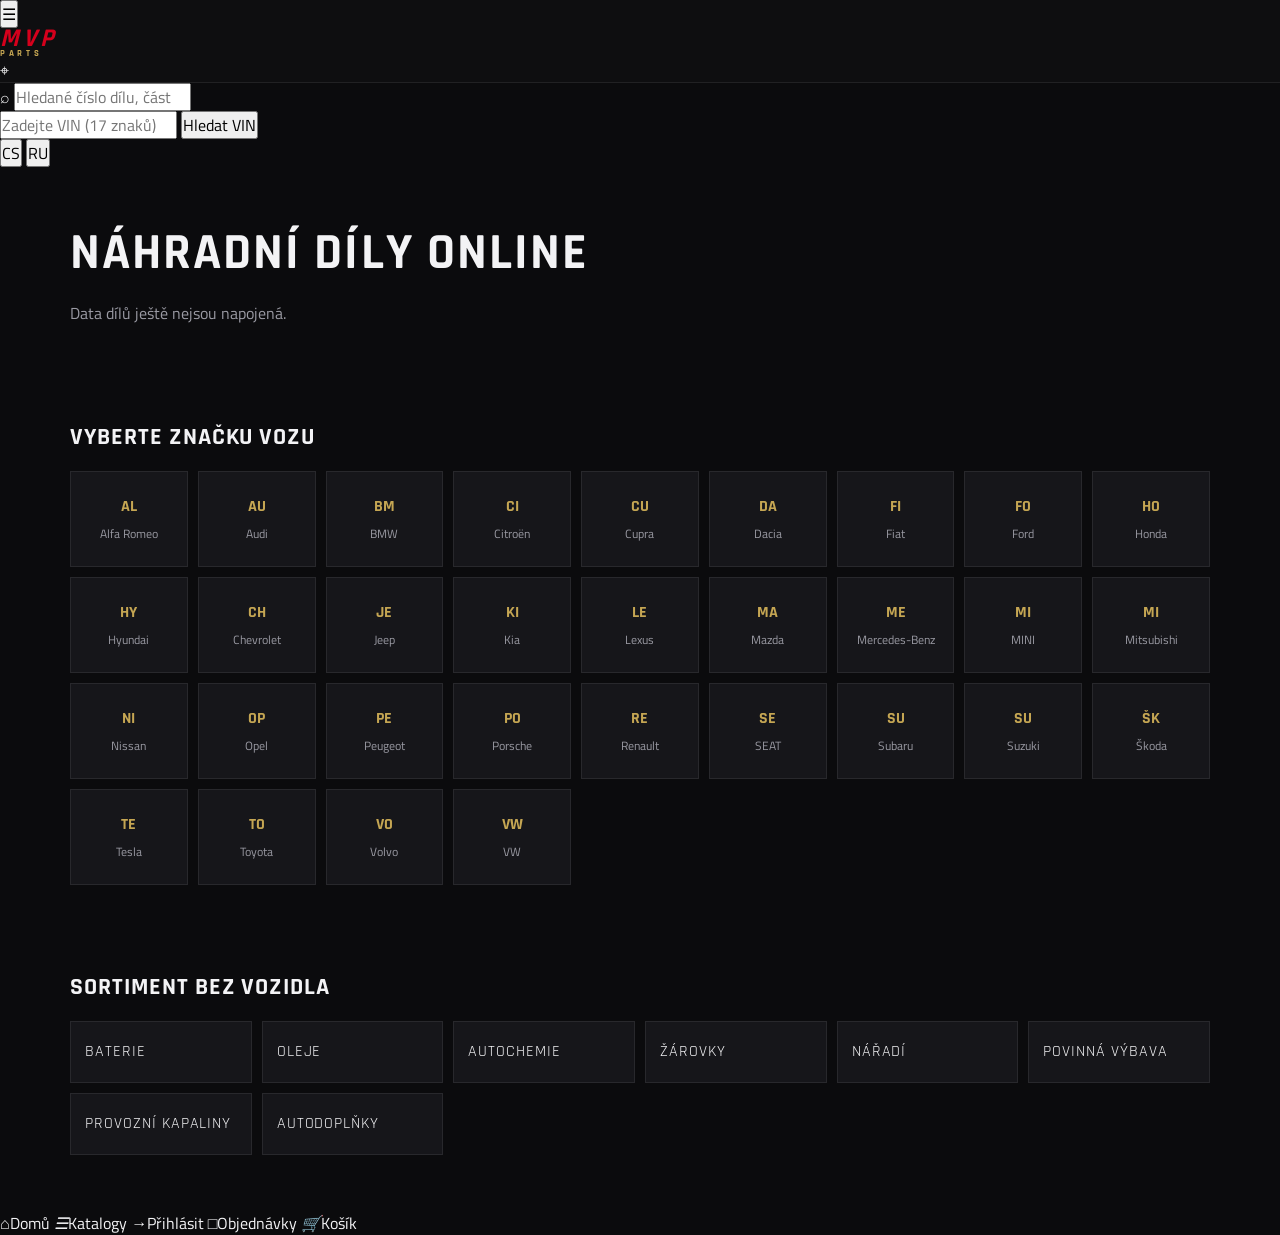
==== commit 028a04f3: "Autodoc-style header and bottom tab bar" ====
--- a/index.html
+++ b/index.html
@@ -2,54 +2,43 @@
 <html lang="cs">
 <head>
   <meta charset="UTF-8" />
-  <meta name="viewport" content="width=device-width, initial-scale=1.0" />
+  <meta name="viewport" content="width=device-width, initial-scale=1.0, viewport-fit=cover" />
   <title>MVP Parts — náhradní díly</title>
   <link rel="preconnect" href="https://fonts.googleapis.com" />
   <link rel="preconnect" href="https://fonts.gstatic.com" crossorigin />
-  <link href="https://fonts.googleapis.com/css2?family=Rajdhani:wght@500;600;700&family=Titillium+Web:wght@300;400;600;700&display=swap" rel="stylesheet" />
+  <link href="https://fonts.googleapis.com/css2?family=Rajdhani:wght@600;700&family=Titillium+Web:wght@400;600;700&display=swap" rel="stylesheet" />
   <link rel="stylesheet" href="css/site.css" />
 </head>
 <body>
-  <div class="topbar">
-    <div class="wrap">
-      <a href="#/vin" data-i18n="vinTop">Hledat dle VIN</a>
-      <a href="#/dodani" data-i18n="when">Kdy dostanu díl?</a>
-      <a href="#/dodani" data-i18n="ship">Poštovné</a>
-      <a href="#/kontakt" data-i18n="contact">Kontakt</a>
-      <span class="spacer"></span>
-      <button type="button" data-set-lang="cs">CS</button>
-      <button type="button" data-set-lang="ru">RU</button>
-    </div>
+  <header class="app-head">
+    <button class="icon-btn" id="menu-btn" type="button" aria-label="Menu">☰</button>
+    <a class="logo" href="#/">
+      <span class="mvp">MVP</span>
+      <span class="parts">PARTS</span>
+    </a>
+    <a class="icon-btn" href="#/kontakt" aria-label="Mapa">⌖</a>
+  </header>
+  <form class="search-pill" id="site-search">
+    <span>⌕</span>
+    <input type="search" data-i18n-placeholder="searchPh" placeholder="Hledat" />
+  </form>
+  <form class="vin-pill" id="vin-search">
+    <input name="vin" maxlength="17" data-i18n-placeholder="vinPh" placeholder="VIN" />
+    <button type="submit" data-i18n="vinCta">VIN</button>
+  </form>
+  <div class="lang-row">
+    <button type="button" data-set-lang="cs">CS</button>
+    <button type="button" data-set-lang="ru">RU</button>
   </div>
-  <header>
-    <div class="wrap head">
-      <a class="logo" href="#/">
-        <span class="mvp">MVP</span>
-        <span class="parts">PARTS</span>
-      </a>
-      <div class="head-meta">
-        <a href="tel:+420773079737">+420 773 079 737</a>
-      </div>
-      <form class="search" id="site-search">
-        <input type="search" data-i18n-placeholder="searchPh" placeholder="Hledané číslo dílu, část názvu nebo EAN" />
-        <button type="submit" aria-label="Hledat">⌕</button>
-      </form>
-      <form class="vin-search" id="vin-search">
-        <input name="vin" maxlength="17" placeholder="VIN" data-i18n-placeholder="vinPh" autocomplete="off" />
-        <button type="submit" data-i18n="vinCta">VIN</button>
-      </form>
-      <a class="ico-link" href="#/kosik"><small data-i18n="fav">oblíbené</small><b id="fav-count">0</b></a>
-      <a class="ico-link cart-link" href="#/kosik"><small data-i18n="cart">můj košík</small><b id="cart-sum">0 Kč</b></a>
-    </div>
-  </header>
-  <div class="garage wrap" id="garage-chip" hidden></div>
+  <div class="garage" id="garage-chip" hidden></div>
   <main id="app"></main>
-  <footer>
-    <div class="wrap foot">
-      <strong>MVP Parts</strong>
-      <span>Struktura e-shopu jako Motora. Katalog dílů — API později.</span>
-    </div>
-  </footer>
+  <nav class="tabbar">
+    <a href="#/" data-tab="home"><i>⌂</i><span data-i18n="tabHome">Domů</span></a>
+    <a href="#/katalogy" data-tab="cat"><i>☰</i><span data-i18n="tabCat">Katalogy</span></a>
+    <a href="#/ucet" data-tab="acc"><i>→</i><span data-i18n="tabAcc">Přihlásit</span></a>
+    <a href="#/objednavky" data-tab="ord"><i>□</i><span data-i18n="tabOrd">Objednávky</span></a>
+    <a href="#/kosik" data-tab="cart"><i>&#128722;</i><span data-i18n="tabCart">Košík</span></a>
+  </nav>
   <script src="js/data.js"></script>
   <script src="js/app.js"></script>
 </body>
--- a/css/site.css
+++ b/css/site.css
@@ -1,426 +1,101 @@
 :root {
-  --bg: #f5f5f7;
-  --surface: #ffffff;
-  --ink: #1d1d1f;
-  --muted: #6e6e73;
-  --line: #e5e5ea;
+  --bg: #0b0b0d;
+  --bg2: #111114;
+  --card: #16161a;
+  --ink: #f3f3f5;
+  --muted: #9a9aa3;
+  --line: rgba(255,255,255,.08);
   --red: #d5001c;
-  --red-hover: #b40018;
-  --gold: #a8872e;
-  --ios-fill: #f2f2f7;
-  --ios-blue: #007aff;
-  --shadow: 0 1px 3px rgba(0,0,0,0.06), 0 8px 24px rgba(0,0,0,0.04);
+  --gold: #c5a653;
 }
 * { box-sizing: border-box; margin: 0; padding: 0; }
-html { scroll-behavior: smooth; }
 body {
-  font-family: 'Titillium Web', -apple-system, BlinkMacSystemFont, 'Segoe UI', sans-serif;
+  font-family: 'Titillium Web', sans-serif;
   background: var(--bg);
   color: var(--ink);
-  line-height: 1.55;
-  -webkit-font-smoothing: antialiased;
+  line-height: 1.5;
 }
 a { color: inherit; text-decoration: none; }
-
-header {
-  position: sticky; top: 0; z-index: 40;
-  background: rgba(255,255,255,0.82);
-  backdrop-filter: saturate(180%) blur(16px);
-  -webkit-backdrop-filter: saturate(180%) blur(16px);
-  border-bottom: 1px solid var(--line);
+button, input, textarea { font: inherit; }
+.wrap { max-width: 1180px; margin: 0 auto; padding: 0 20px; }
+.topbar { background: #070708; border-bottom: 1px solid var(--line); font-size: .82rem; }
+.topbar .wrap { display: flex; gap: 16px; align-items: center; min-height: 36px; }
+.topbar a { color: var(--muted); }
+.spacer { flex: 1; }
+.topbar button { background: transparent; border: 0; color: var(--muted); cursor: pointer; font-family: Rajdhani, sans-serif; font-weight: 700; }
+.topbar button.on { color: #fff; }
+header { background: #0e0e10; border-bottom: 1px solid var(--line); }
+.head { display: grid; grid-template-columns: auto auto 1fr auto auto auto; gap: 16px; align-items: center; min-height: 84px; }
+.logo { display: flex; flex-direction: column; line-height: .85; }
+.logo .mvp { font-family: Rajdhani, sans-serif; font-weight: 700; font-style: italic; letter-spacing: .16em; color: var(--red); font-size: 1.6rem; }
+.logo .parts { font-family: Rajdhani, sans-serif; letter-spacing: .4em; color: var(--gold); font-size: .58rem; font-weight: 700; }
+.head-meta a { color: var(--muted); font-size: .9rem; }
+.search { display: flex; }
+.search input { flex: 1; background: #0a0a0c; color: #fff; border: 1px solid var(--line); padding: 12px 14px; }
+.search button { width: 48px; border: 0; background: var(--red); color: #fff; cursor: pointer; font-size: 1.2rem; }
+.ico-link { text-align: right; color: var(--muted); font-size: .75rem; }
+.ico-link b { display: block; color: #fff; font-family: Rajdhani, sans-serif; }
+.garage { padding: 10px 20px; color: var(--gold); font-size: .9rem; }
+.garage button { margin-left: 8px; background: transparent; border: 1px solid var(--gold); color: var(--gold); padding: 4px 8px; cursor: pointer; }
+.hero-slim { padding: 48px 20px; max-width: 1180px; margin: 0 auto; }
+.hero-slim h1 { font-family: Rajdhani, sans-serif; text-transform: uppercase; font-size: clamp(2rem,4vw,3.2rem); margin-bottom: 10px; }
+.hero-slim p { color: var(--muted); max-width: 560px; margin-bottom: 18px; }
+.pad { max-width: 1180px; margin: 0 auto; padding: 28px 20px 56px; }
+.pad.narrow { max-width: 720px; }
+h1, h2 { font-family: Rajdhani, sans-serif; text-transform: uppercase; letter-spacing: .04em; margin-bottom: 16px; }
+.muted { color: var(--muted); margin-bottom: 16px; }
+.brand-grid { display: grid; grid-template-columns: repeat(auto-fill, minmax(110px, 1fr)); gap: 10px; }
+.brand-tile { background: var(--card); border: 1px solid var(--line); min-height: 96px; display: flex; flex-direction: column; align-items: center; justify-content: center; gap: 6px; }
+.brand-tile:hover { border-color: var(--red); }
+.mark { font-family: Rajdhani, sans-serif; font-weight: 700; color: var(--gold); }
+.brand-tile small { color: var(--muted); font-size: .75rem; text-align: center; }
+.shop-grid { display: grid; grid-template-columns: repeat(auto-fill, minmax(160px,1fr)); gap: 10px; }
+.shop-tile, .group-tile { background: var(--card); border: 1px solid var(--line); padding: 18px 14px; font-family: Rajdhani, sans-serif; text-transform: uppercase; letter-spacing: .06em; }
+.crumbs { max-width: 1180px; margin: 16px auto 0; padding: 0 20px; color: var(--muted); display: flex; gap: 8px; flex-wrap: wrap; }
+.crumbs a { color: var(--gold); }
+.table-head, .row-link { display: grid; grid-template-columns: 1fr 220px; gap: 12px; padding: 12px 0; border-bottom: 1px solid var(--line); }
+.table-head { color: var(--gold); font-family: Rajdhani, sans-serif; text-transform: uppercase; font-size: .78rem; }
+.row-link em { color: var(--muted); font-style: normal; }
+.eng-grid { display: grid; gap: 8px; margin-bottom: 28px; }
+.eng { display: grid; grid-template-columns: 120px 160px 100px 1fr; gap: 10px; padding: 10px 0; border-bottom: 1px solid var(--line); color: var(--muted); }
+.eng b { color: #fff; }
+.group-grid { display: grid; grid-template-columns: repeat(auto-fill, minmax(200px,1fr)); gap: 10px; }
+.empty-box { background: var(--card); border: 1px dashed var(--line); padding: 28px; text-align: center; }
+.empty-box p { color: var(--muted); margin-bottom: 16px; }
+.form-card { display: grid; gap: 12px; }
+.form-card label { display: grid; gap: 6px; font-size: .85rem; color: var(--gold); }
+.form-card input, .form-card textarea { background: #0a0a0c; border: 1px solid var(--line); color: #fff; padding: 10px 12px; }
+.honeypot { position: absolute; left: -9999px; }
+.btn { display: inline-flex; background: var(--red); color: #fff; border: 0; padding: 12px 18px; cursor: pointer; font-family: Rajdhani, sans-serif; font-weight: 700; letter-spacing: .1em; text-transform: uppercase; }
+.status { display: none; }
+.status.ok { display: block; color: #3dd68c; }
+.status.err { display: block; color: #ff6b7a; }
+footer { border-top: 1px solid var(--line); padding: 24px 0; color: var(--muted); font-size: .85rem; }
+.foot { display: flex; justify-content: space-between; gap: 12px; flex-wrap: wrap; }
+footer strong { color: #fff; font-family: Rajdhani, sans-serif; }
+.vin-search { display: flex; min-width: 200px; }
+.vin-search input {
+  width: 160px; background: #0a0a0c; color: #fff; border: 1px solid var(--line);
+  padding: 12px 10px; letter-spacing: .08em; text-transform: uppercase;
 }
-.nav {
-  max-width: 1200px; margin: 0 auto;
-  display: flex; align-items: center; justify-content: space-between;
-  gap: 16px; padding: 0 24px; height: 64px;
+.vin-search button {
+  border: 0; background: #1c1c22; color: var(--gold); padding: 0 12px;
+  font-family: Rajdhani, sans-serif; font-weight: 700; letter-spacing: .08em;
+  text-transform: uppercase; cursor: pointer;
 }
-.brand-lock {
-  display: flex; flex-direction: column; line-height: 0.85; gap: 2px;
-  background: transparent; padding: 0;
+.vin-search.big { gap: 8px; }
+.vin-search.big input { flex: 1; width: auto; }
+.vin-card {
+  display: grid; grid-template-columns: 140px 1fr;
+  gap: 8px 16px; background: var(--card); border: 1px solid var(--line);
+  padding: 20px; margin-bottom: 28px;
 }
-.brand-lock .mvp {
-  font-family: 'Rajdhani', sans-serif;
-  font-weight: 700; font-size: 1.5rem; font-style: italic;
-  letter-spacing: 0.16em; color: var(--red); text-transform: uppercase;
+.vin-card .k { color: var(--gold); font-family: Rajdhani, sans-serif; text-transform: uppercase; font-size: .75rem; letter-spacing: .08em; }
+.vin-card .v { font-size: 1.05rem; }
+@media (max-width: 800px) {
+  .head { grid-template-columns: 1fr 1fr; }
+  .search, .vin-search { grid-column: 1 / -1; }
+  .vin-search input { flex: 1; width: auto; }
+  .eng { grid-template-columns: 1fr 1fr; }
+  .table-head, .row-link { grid-template-columns: 1fr; }
 }
-.brand-lock .parts {
-  font-family: 'Rajdhani', sans-serif;
-  font-weight: 700; font-size: 0.6rem;
-  letter-spacing: 0.4em; color: var(--gold); text-transform: uppercase;
-  padding-left: 2px;
-}
-.nav-right { display: flex; align-items: center; gap: 12px; }
-.nav-link {
-  color: var(--muted);
-  font-family: 'Rajdhani', sans-serif;
-  font-size: 0.78rem; letter-spacing: 0.12em; text-transform: uppercase;
-  font-weight: 600;
-}
-.nav-link:hover { color: var(--ink); }
-
-.lang {
-  display: flex; gap: 4px;
-  background: var(--ios-fill);
-  border-radius: 999px;
-  padding: 3px;
-  border: 0;
-}
-.lang button {
-  background: transparent; border: 0; color: var(--muted);
-  padding: 6px 12px; border-radius: 999px;
-  font: 600 0.72rem/1 'Rajdhani', sans-serif;
-  letter-spacing: 0.1em; cursor: pointer;
-}
-.lang button.active {
-  background: var(--surface);
-  color: var(--ink);
-  box-shadow: 0 1px 3px rgba(0,0,0,0.12);
-}
-
-.hero {
-  background:
-    radial-gradient(900px 420px at 8% -10%, rgba(213,0,28,0.08), transparent 55%),
-    radial-gradient(720px 380px at 96% 8%, rgba(168,135,46,0.10), transparent 50%),
-    linear-gradient(180deg, #ffffff 0%, var(--bg) 100%);
-  color: var(--ink);
-  min-height: auto;
-  display: flex; align-items: center;
-  padding: 56px 24px 40px;
-}
-.hero-inner {
-  max-width: 1200px; width: 100%; margin: 0 auto;
-  display: grid; gap: 40px;
-}
-@media (min-width: 960px) {
-  .hero-inner { grid-template-columns: 1.15fr 0.85fr; align-items: center; }
-}
-.kicker {
-  display: flex; align-items: center; gap: 12px;
-  font-family: 'Rajdhani', sans-serif;
-  font-size: 0.75rem; font-weight: 600;
-  letter-spacing: 0.18em; text-transform: uppercase;
-  color: var(--red); margin-bottom: 16px;
-}
-.kicker::before { content: ""; width: 24px; height: 2px; background: var(--red); border-radius: 2px; }
-.hero h1 {
-  font-family: 'Rajdhani', sans-serif;
-  font-size: clamp(2.2rem, 5.5vw, 3.8rem);
-  line-height: 0.98; font-weight: 700;
-  letter-spacing: 0.02em; text-transform: uppercase;
-  margin-bottom: 16px; color: var(--ink);
-}
-.hero p { font-size: 1.05rem; font-weight: 400; color: var(--muted); max-width: 520px; margin-bottom: 24px; }
-.pills { display: flex; flex-wrap: wrap; gap: 8px; }
-.pill {
-  background: rgba(255,255,255,0.85);
-  border: 1px solid var(--line);
-  color: var(--ink);
-  padding: 8px 14px;
-  border-radius: 999px;
-  font-family: 'Rajdhani', sans-serif;
-  font-size: 0.76rem; letter-spacing: 0.1em; text-transform: uppercase;
-  font-weight: 600;
-}
-
-.form-card {
-  background: var(--surface);
-  color: var(--ink);
-  padding: 28px 24px 24px;
-  border-radius: 20px;
-  box-shadow: var(--shadow);
-  border: 1px solid var(--line);
-}
-.form-card h2 {
-  font-family: 'Rajdhani', sans-serif;
-  font-size: 1.4rem; letter-spacing: 0.06em;
-  text-transform: uppercase; margin-bottom: 6px;
-}
-.form-card .sub { color: var(--muted); font-size: 0.92rem; margin-bottom: 20px; }
-form { display: grid; gap: 14px; }
-label {
-  display: block;
-  font-family: 'Rajdhani', sans-serif;
-  font-size: 0.72rem; font-weight: 600;
-  letter-spacing: 0.12em; text-transform: uppercase;
-  color: var(--muted); margin-bottom: 6px;
-}
-input, textarea {
-  width: 100%; padding: 12px 14px;
-  border: 1px solid var(--line);
-  border-radius: 12px;
-  font: inherit; background: var(--ios-fill); color: var(--ink);
-}
-input:focus, textarea:focus {
-  outline: none;
-  border-color: #c7c7cc;
-  background: var(--surface);
-  box-shadow: 0 0 0 3px rgba(0,122,255,0.12);
-}
-textarea { min-height: 76px; resize: vertical; }
-.honeypot { position: absolute; left: -9999px; }
-.btn, .btn-sm, .cat-tabs button, .crumbs button { border-radius: 999px; }
-.btn {
-  margin-top: 6px;
-  background: var(--red); color: #fff; border: 0;
-  padding: 14px 22px;
-  font-family: 'Rajdhani', sans-serif;
-  font-weight: 700; font-size: 0.92rem;
-  letter-spacing: 0.12em; text-transform: uppercase; cursor: pointer;
-  border-radius: 999px;
-  box-shadow: 0 6px 18px rgba(213,0,28,0.22);
-}
-.btn:hover { background: var(--red-hover); }
-.btn:disabled { opacity: 0.65; cursor: wait; }
-.status { display: none; padding: 12px 0; font-size: 0.92rem; font-weight: 600; }
-.status.ok { display: block; color: #1b7f3a; }
-.status.err { display: block; color: var(--red); }
-
-.delivery { background: var(--surface); color: var(--ink); border-top: 1px solid var(--line); }
-.delivery .inner { max-width: 1200px; margin: 0 auto; padding: 72px 24px; display: grid; gap: 32px; }
-@media (min-width: 800px) {
-  .delivery .inner { grid-template-columns: 1.2fr 0.8fr; align-items: center; }
-}
-.delivery h2 {
-  font-family: 'Rajdhani', sans-serif;
-  font-size: clamp(1.7rem, 3vw, 2.4rem);
-  letter-spacing: 0.04em; text-transform: uppercase; margin-bottom: 14px;
-}
-.delivery p { color: var(--muted); margin-bottom: 18px; }
-.delivery-box {
-  border: 1px solid var(--line);
-  padding: 24px 22px;
-  background: var(--ios-fill);
-  border-radius: 18px;
-}
-.delivery-box strong {
-  display: block; font-family: 'Rajdhani', sans-serif;
-  font-size: 1.6rem; letter-spacing: 0.06em;
-  text-transform: uppercase; color: var(--red); margin-bottom: 8px;
-}
-.delivery-box p { margin: 0; color: var(--muted); }
-.check { list-style: none; display: grid; gap: 10px; color: var(--ink); }
-.check li {
-  padding: 10px 14px;
-  background: var(--ios-fill);
-  border-radius: 12px;
-  border-left: 3px solid var(--red);
-}
-
-.section { max-width: 1200px; margin: 0 auto; padding: 72px 24px; }
-.section h2 {
-  font-family: 'Rajdhani', sans-serif;
-  font-size: clamp(1.7rem, 3vw, 2.3rem);
-  letter-spacing: 0.04em; text-transform: uppercase; margin-bottom: 10px;
-}
-.lead { color: var(--muted); margin-bottom: 32px; max-width: 560px; }
-
-.journey { background: #fff; border-top: 1px solid var(--line); }
-.journey .section { padding-top: 64px; padding-bottom: 72px; }
-.journey-track { position: relative; margin-top: 28px; }
-.journey-lines {
-  display: none; position: absolute; inset: 28px 4% auto;
-  height: 88px; width: 92%; pointer-events: none;
-}
-.journey-steps { list-style: none; display: grid; gap: 14px; }
-@media (min-width: 900px) {
-  .journey-lines { display: block; }
-  .journey-steps { grid-template-columns: repeat(4, 1fr); gap: 20px; }
-}
-.j-step {
-  position: relative; z-index: 1;
-  background: var(--surface);
-  border: 1px solid var(--line);
-  border-radius: 20px;
-  padding: 22px 18px 20px;
-  min-height: 168px;
-  box-shadow: 0 10px 30px rgba(29,29,31,0.04);
-}
-.j-step .jn {
-  display: inline-flex; align-items: center; justify-content: center;
-  width: 36px; height: 36px; border-radius: 50%;
-  background: #fff0f2; color: var(--red);
-  font-family: 'Rajdhani', sans-serif; font-weight: 700;
-  letter-spacing: 0.06em; margin-bottom: 12px;
-}
-.j-step h3 {
-  font-family: 'Rajdhani', sans-serif;
-  font-size: 1.05rem; letter-spacing: 0.04em;
-  text-transform: uppercase; margin-bottom: 8px;
-}
-.j-step p { color: var(--muted); font-size: 0.92rem; }
-.j-step.is-now { border-color: rgba(213,0,28,0.28); box-shadow: 0 12px 28px rgba(213,0,28,0.08); }
-
-footer {
-  background: var(--surface);
-  color: var(--muted);
-  padding: 24px;
-  font-size: 0.82rem;
-  border-top: 1px solid var(--line);
-}
-.foot {
-  max-width: 1200px; margin: 0 auto;
-  display: flex; flex-wrap: wrap; gap: 12px; justify-content: space-between;
-}
-footer strong {
-  color: var(--ink); font-family: 'Rajdhani', sans-serif;
-  letter-spacing: 0.14em; text-transform: uppercase;
-}
-
-.catalog { background: var(--bg); border-top: 1px solid var(--line); }
-.crumbs {
-  display: flex; flex-wrap: wrap; gap: 8px; align-items: center;
-  margin-bottom: 18px; font-size: 0.88rem; color: var(--muted);
-}
-.crumbs button {
-  background: var(--ios-fill); border: 0; color: var(--red); cursor: pointer;
-  font: inherit; text-transform: uppercase; letter-spacing: 0.06em;
-  font-family: 'Rajdhani', sans-serif; font-weight: 600;
-  padding: 6px 12px; border-radius: 999px;
-}
-.brand-grid, .model-grid { display: grid; gap: 12px; }
-@media (min-width: 600px) {
-  .brand-grid { grid-template-columns: repeat(4, 1fr); }
-  .model-grid { grid-template-columns: repeat(3, 1fr); }
-}
-.tile {
-  display: flex; flex-direction: column; align-items: flex-start; gap: 10px;
-  background: var(--surface);
-  color: var(--ink);
-  padding: 18px 16px;
-  cursor: pointer; border: 1px solid var(--line);
-  text-align: left;
-  font-family: 'Rajdhani', sans-serif; letter-spacing: 0.08em;
-  text-transform: uppercase; font-size: 1rem; font-weight: 700;
-  border-radius: 16px;
-  box-shadow: 0 1px 2px rgba(0,0,0,0.04);
-}
-.tile:hover {
-  transform: translateY(-2px);
-  box-shadow: var(--shadow);
-  border-color: #d2d2d7;
-}
-.tile small {
-  display: block; margin-top: 2px; color: var(--muted);
-  letter-spacing: 0.1em; font-size: 0.7rem; font-weight: 600;
-}
-.brand-ico {
-  width: 56px; height: 56px; object-fit: contain;
-  background: #fff;
-  border: 1px solid var(--line);
-  border-radius: 14px;
-  padding: 8px;
-  box-sizing: border-box;
-}
-.parts { width: 100%; border-collapse: collapse; background: var(--surface); border-radius: 16px; overflow: hidden; border: 1px solid var(--line); }
-.parts th, .parts td { padding: 14px 12px; border-bottom: 1px solid var(--line); text-align: left; }
-.parts th {
-  font-family: 'Rajdhani', sans-serif; font-size: 0.72rem;
-  letter-spacing: 0.12em; text-transform: uppercase; color: var(--muted);
-  background: var(--ios-fill);
-}
-.price { font-family: 'Rajdhani', sans-serif; font-weight: 700; font-size: 1.15rem; white-space: nowrap; }
-.price span { color: var(--muted); font-size: 0.75rem; font-weight: 600; letter-spacing: 0.08em; }
-.btn-sm {
-  background: var(--red); color: #fff; border: 0; cursor: pointer;
-  padding: 9px 14px;
-  font-family: 'Rajdhani', sans-serif;
-  letter-spacing: 0.08em; text-transform: uppercase; font-weight: 700; font-size: 0.75rem;
-  border-radius: 999px;
-}
-.note-price { margin-top: 16px; color: var(--muted); font-size: 0.88rem; }
-.cat-tabs {
-  display: flex; gap: 4px; margin-bottom: 20px;
-  background: var(--ios-fill);
-  border-radius: 999px;
-  padding: 4px;
-  width: fit-content;
-}
-.cat-tabs button {
-  background: transparent; border: 0; padding: 10px 18px; cursor: pointer;
-  font-family: 'Rajdhani', sans-serif; letter-spacing: 0.1em; text-transform: uppercase;
-  font-weight: 700; font-size: 0.78rem; color: var(--muted);
-  border-radius: 999px;
-}
-.cat-tabs button.on {
-  background: var(--surface);
-  color: var(--ink);
-  box-shadow: 0 1px 3px rgba(0,0,0,0.1);
-}
-.prod-grid { display: grid; gap: 14px; }
-@media (min-width: 720px) { .prod-grid { grid-template-columns: repeat(3, 1fr); } }
-.prod {
-  background: var(--surface);
-  border: 1px solid var(--line);
-  padding: 16px;
-  display: flex; flex-direction: column; gap: 8px; min-height: 220px;
-  border-radius: 18px;
-}
-.prod .mk {
-  font-family: 'Rajdhani', sans-serif; font-size: 0.7rem; letter-spacing: 0.14em;
-  text-transform: uppercase; color: var(--gold); font-weight: 700;
-}
-.prod h3 {
-  font-family: 'Rajdhani', sans-serif; font-size: 1.02rem;
-  letter-spacing: 0.03em; text-transform: uppercase; line-height: 1.2;
-}
-.prod .spec { color: var(--muted); font-size: 0.88rem; }
-.prod .row { margin-top: auto; display: flex; align-items: flex-end; justify-content: space-between; gap: 10px; }
-.prod-photo {
-  width: 100%; height: 140px; object-fit: contain;
-  background: #fff;
-  border: 1px solid var(--line);
-  border-radius: 12px;
-  padding: 8px;
-}
-.badge-ex {
-  display: inline-block;
-  background: #fff0f0;
-  color: var(--red);
-  font-family: 'Rajdhani', sans-serif; font-size: 0.68rem; letter-spacing: 0.1em;
-  text-transform: uppercase; padding: 5px 10px; font-weight: 700;
-  border-radius: 999px;
-}
-.install {
-  display: flex; align-items: flex-start; gap: 8px;
-  font-size: 0.9rem; color: var(--ink); line-height: 1.3; margin-top: 4px;
-}
-.install input { margin-top: 3px; flex-shrink: 0; width: auto; }
-.model-head {
-  display: flex; align-items: center; gap: 16px; margin-bottom: 16px;
-  padding: 14px 16px; background: var(--surface); border: 1px solid var(--line);
-  border-radius: 16px;
-}
-.model-name {
-  font-family: 'Rajdhani', sans-serif; font-size: 1.25rem;
-  letter-spacing: 0.06em; text-transform: uppercase; margin: 0 0 4px;
-}
-#upsell-overlay {
-  display: none; position: fixed; inset: 0; z-index: 80;
-  background: rgba(0,0,0,0.35); align-items: center; justify-content: center;
-  padding: 20px;
-}
-#upsell-overlay.upsell-on { display: flex; }
-.upsell-card {
-  background: #fff; border-radius: 20px; padding: 22px 20px;
-  max-width: 420px; width: 100%;
-  box-shadow: 0 16px 48px rgba(0,0,0,0.18);
-}
-.upsell-card h3 {
-  font-family: 'Rajdhani', sans-serif; text-transform: uppercase;
-  letter-spacing: 0.06em; margin-bottom: 8px;
-}
-.upsell-main { color: var(--muted); margin-bottom: 14px; font-size: 0.95rem; }
-.upsell-row {
-  display: flex; align-items: center; gap: 10px;
-  padding: 10px 0; border-bottom: 1px solid var(--line);
-  font-size: 0.95rem; cursor: pointer;
-}
-.upsell-row em { margin-left: auto; font-style: normal; color: var(--muted); white-space: nowrap; }
-.upsell-row input { width: auto; }
-.upsell-actions { display: flex; flex-wrap: wrap; gap: 10px; margin-top: 16px; }
-.btn-ghost {
-  background: var(--ios-fill); color: var(--ink); border: 0;
-  padding: 12px 18px; border-radius: 999px; cursor: pointer;
-  font-family: 'Rajdhani', sans-serif; font-weight: 700;
-  letter-spacing: 0.08em; text-transform: uppercase; font-size: 0.8rem;
-}
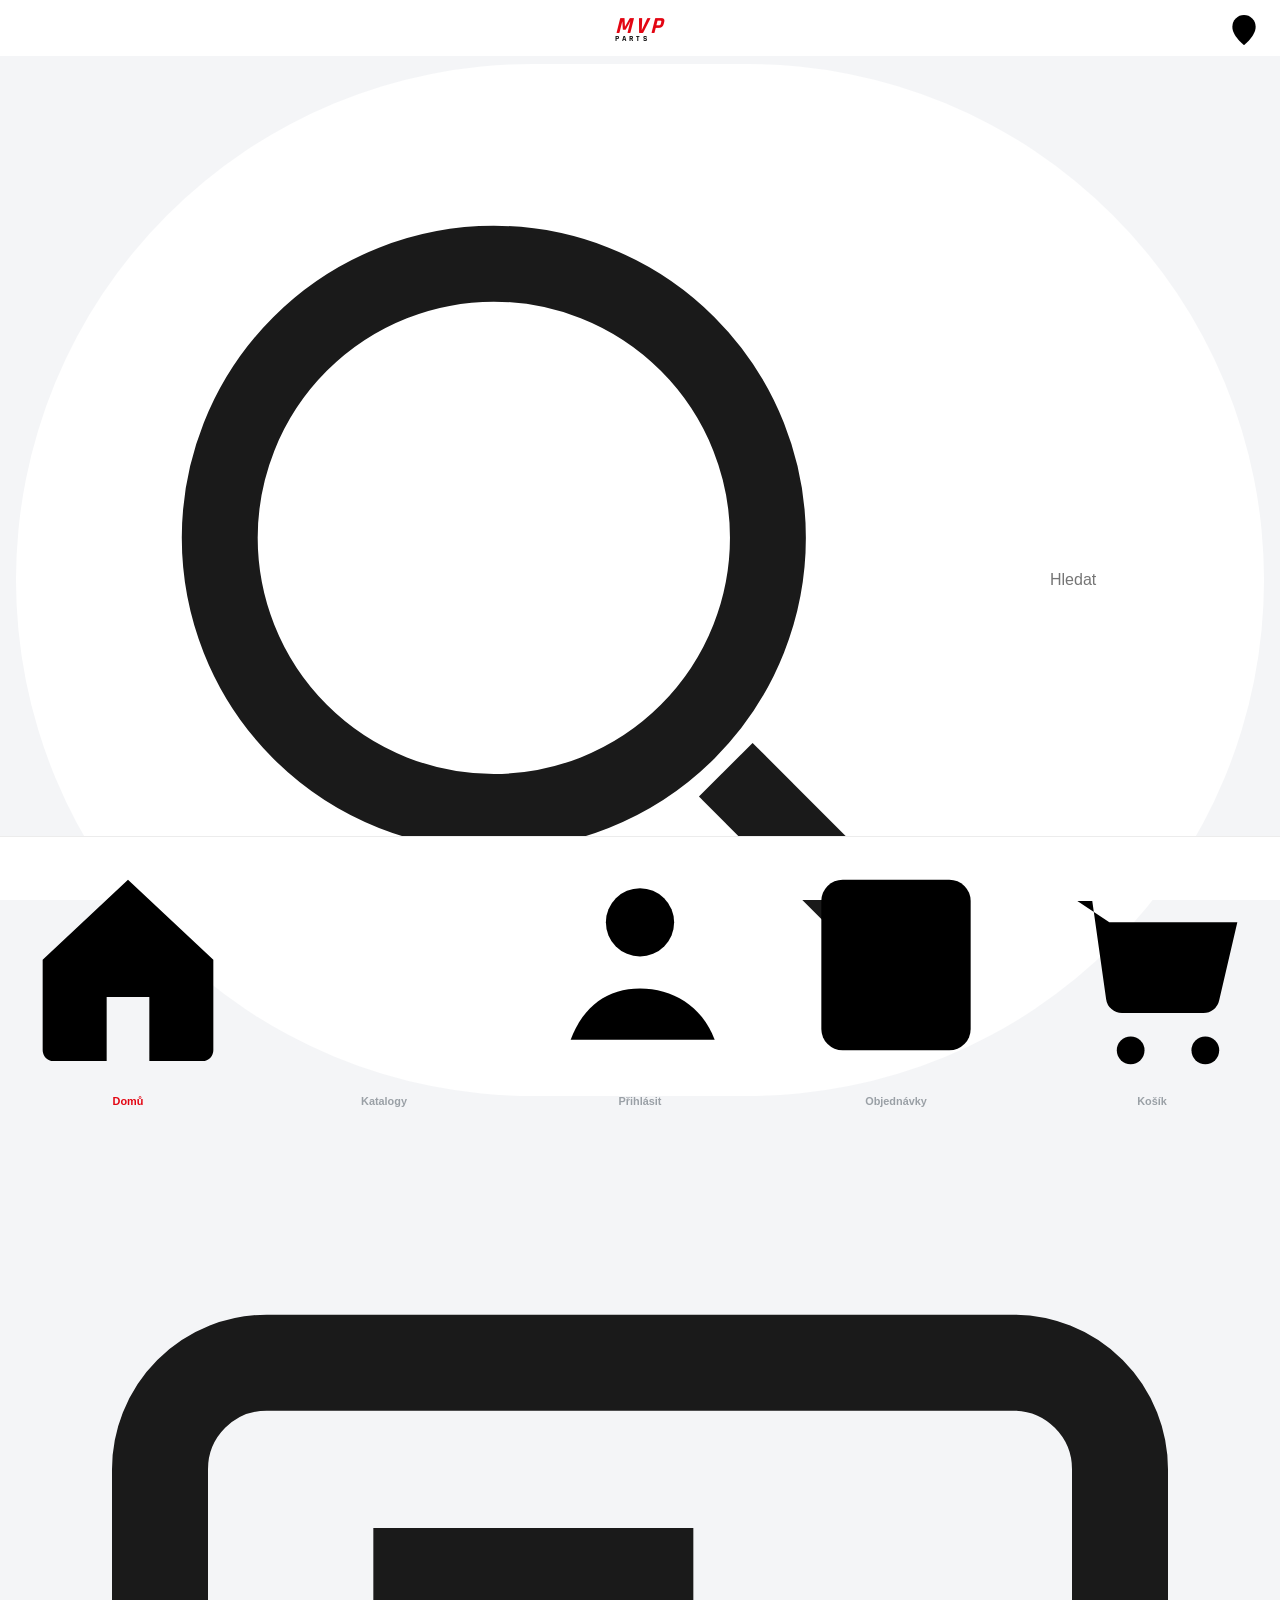
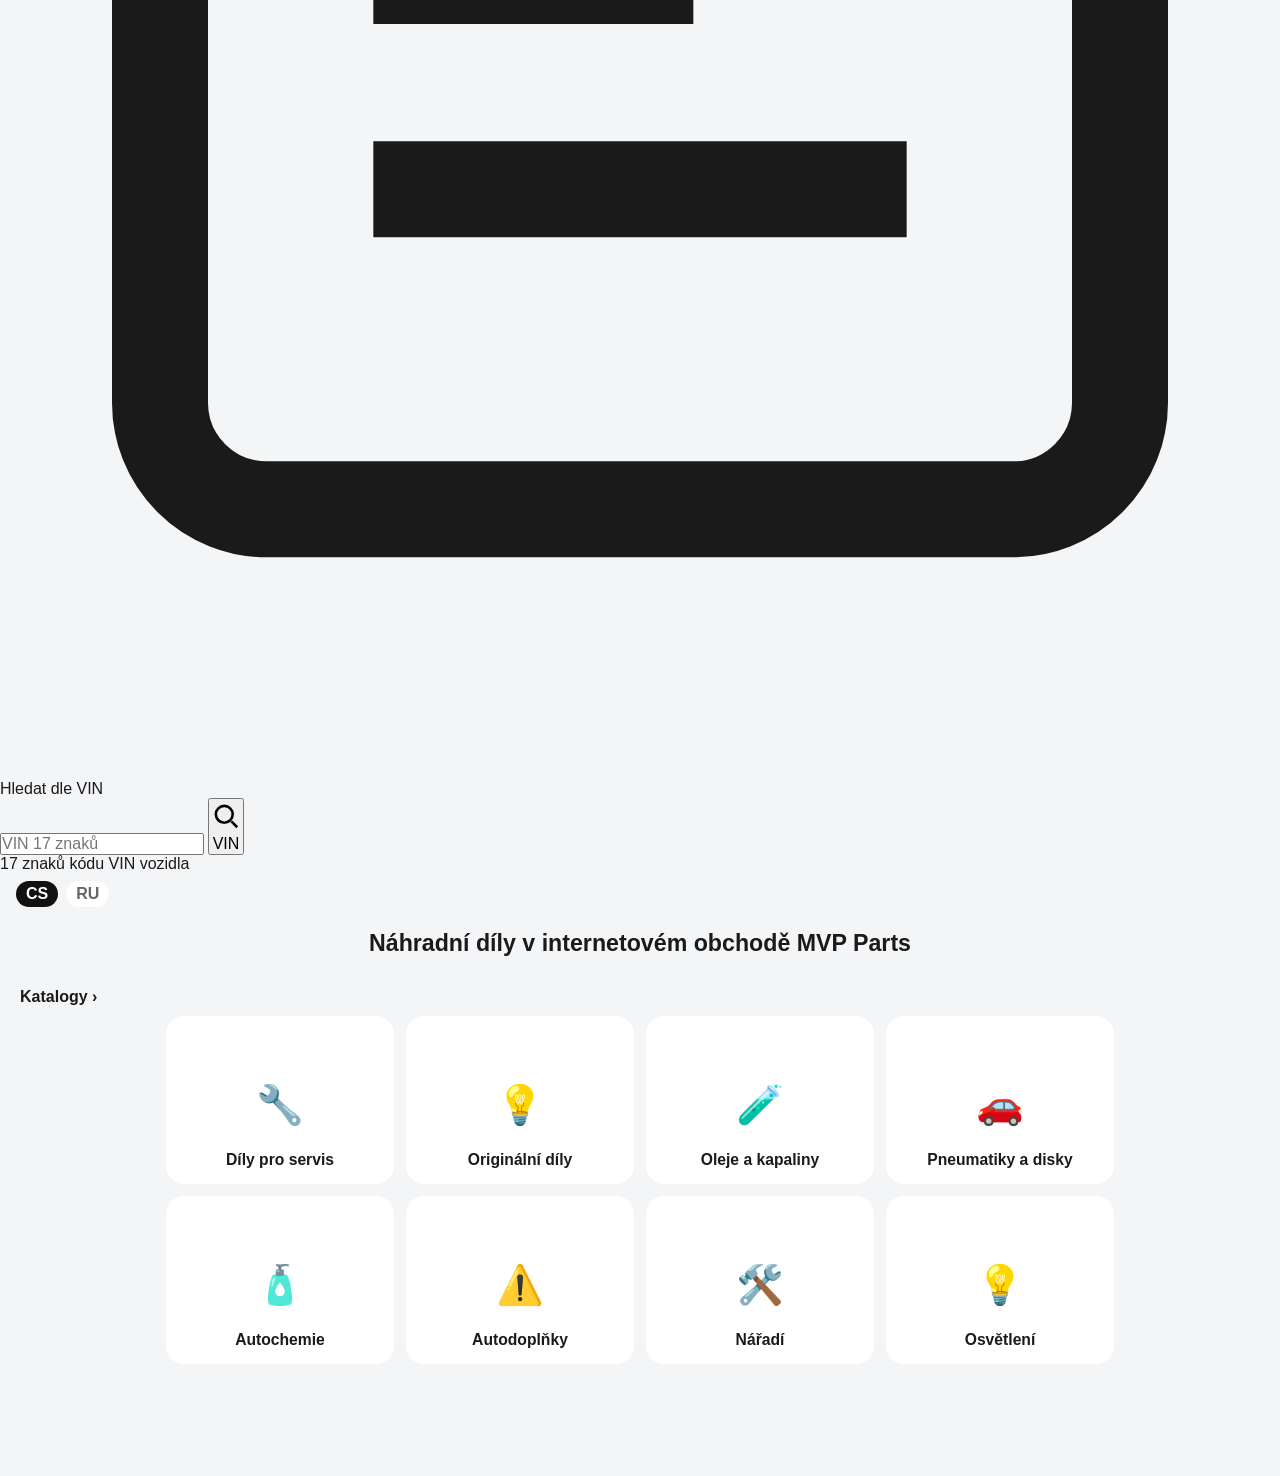
==== commit 8fe7c094: "Design: VIN search block + brand catalog grid with logos" ====
--- a/index.html
+++ b/index.html
@@ -6,39 +6,74 @@
   <title>MVP Parts — náhradní díly</title>
   <link rel="preconnect" href="https://fonts.googleapis.com" />
   <link rel="preconnect" href="https://fonts.gstatic.com" crossorigin />
-  <link href="https://fonts.googleapis.com/css2?family=Rajdhani:wght@600;700&family=Titillium+Web:wght@400;600;700&display=swap" rel="stylesheet" />
+  <link href="https://fonts.googleapis.com/css2?family=Manrope:wght@450;550;650;700;800&family=Rajdhani:wght@600;700&display=swap" rel="stylesheet" />
   <link rel="stylesheet" href="css/site.css" />
 </head>
 <body>
   <header class="app-head">
-    <button class="icon-btn" id="menu-btn" type="button" aria-label="Menu">☰</button>
+    <button class="icon-btn" id="menu-btn" type="button" aria-label="Menu">
+      <svg viewBox="0 0 24 24"><path d="M4 7h16M4 12h16M4 17h16"/></svg>
+    </button>
     <a class="logo" href="#/">
       <span class="mvp">MVP</span>
       <span class="parts">PARTS</span>
     </a>
-    <a class="icon-btn" href="#/kontakt" aria-label="Mapa">⌖</a>
+    <a class="icon-btn" href="#/kontakt" aria-label="Kontakt">
+      <svg viewBox="0 0 24 24"><path d="M12 21s7-5.4 7-11a7 7 0 1 0-14 0c0 5.6 7 11 7 11z"/><circle cx="12" cy="10" r="2.2"/></svg>
+    </a>
   </header>
+
   <form class="search-pill" id="site-search">
-    <span>⌕</span>
+    <svg viewBox="0 0 24 24" fill="none" stroke="currentColor" stroke-width="1.8"><circle cx="11" cy="11" r="6.5"/><path d="M16.5 16.5L21 21"/></svg>
     <input type="search" data-i18n-placeholder="searchPh" placeholder="Hledat" />
   </form>
-  <form class="vin-pill" id="vin-search">
-    <input name="vin" maxlength="17" data-i18n-placeholder="vinPh" placeholder="VIN" />
-    <button type="submit" data-i18n="vinCta">VIN</button>
-  </form>
+
+  <section class="vin-box">
+    <div class="vin-box-label">
+      <svg viewBox="0 0 24 24" fill="none" stroke="currentColor" stroke-width="1.8"><rect x="3" y="5" width="18" height="14" rx="2"/><path d="M7 9h6M7 13h10"/></svg>
+      <span data-i18n="vinTop">Hledat dle VIN</span>
+    </div>
+    <form class="vin-row" id="vin-search">
+      <input name="vin" maxlength="17" autocomplete="off" spellcheck="false" data-i18n-placeholder="vinPh" placeholder="VIN" />
+      <button type="submit">
+        <svg viewBox="0 0 24 24" fill="none" stroke="currentColor" stroke-width="2"><circle cx="11" cy="11" r="6.5"/><path d="M16.5 16.5L21 21"/></svg>
+        <span data-i18n="vinCta">Hledat podle VIN</span>
+      </button>
+    </form>
+    <p class="vin-hint" data-i18n="vinHint">17 znaků kódu VIN vozidla</p>
+  </section>
+
   <div class="lang-row">
     <button type="button" data-set-lang="cs">CS</button>
     <button type="button" data-set-lang="ru">RU</button>
   </div>
+
   <div class="garage" id="garage-chip" hidden></div>
   <main id="app"></main>
+
   <nav class="tabbar">
-    <a href="#/" data-tab="home"><i>⌂</i><span data-i18n="tabHome">Domů</span></a>
-    <a href="#/katalogy" data-tab="cat"><i>☰</i><span data-i18n="tabCat">Katalogy</span></a>
-    <a href="#/ucet" data-tab="acc"><i>→</i><span data-i18n="tabAcc">Přihlásit</span></a>
-    <a href="#/objednavky" data-tab="ord"><i>□</i><span data-i18n="tabOrd">Objednávky</span></a>
-    <a href="#/kosik" data-tab="cart"><i>&#128722;</i><span data-i18n="tabCart">Košík</span></a>
+    <a href="#/" data-tab="home">
+      <svg viewBox="0 0 24 24"><path d="M4 11.5 12 4l8 7.5V20a1 1 0 0 1-1 1h-5v-6H10v6H5a1 1 0 0 1-1-1z"/></svg>
+      <span data-i18n="tabHome">Domů</span>
+    </a>
+    <a href="#/katalogy" data-tab="cat">
+      <svg viewBox="0 0 24 24"><path d="M4 6h16M4 12h16M4 18h10"/></svg>
+      <span data-i18n="tabCat">Katalogy</span>
+    </a>
+    <a href="#/ucet" data-tab="acc">
+      <svg viewBox="0 0 24 24"><circle cx="12" cy="8" r="3.2"/><path d="M5.5 19c1.2-3.2 3.5-4.8 6.5-4.8S17.8 15.8 19 19"/></svg>
+      <span data-i18n="tabAcc">Přihlásit</span>
+    </a>
+    <a href="#/objednavky" data-tab="ord">
+      <svg viewBox="0 0 24 24"><rect x="5" y="4" width="14" height="16" rx="2"/><path d="M8 8h8M8 12h8M8 16h5"/></svg>
+      <span data-i18n="tabOrd">Objednávky</span>
+    </a>
+    <a href="#/kosik" data-tab="cart">
+      <svg viewBox="0 0 24 24"><path d="M5 6h1.4l1.3 9.2a1.5 1.5 0 0 0 1.5 1.3h7.6a1.5 1.5 0 0 0 1.5-1.2L20 8H8"/><circle cx="10" cy="20" r="1.3"/><circle cx="17" cy="20" r="1.3"/></svg>
+      <span data-i18n="tabCart">Košík</span>
+    </a>
   </nav>
+
   <script src="js/data.js"></script>
   <script src="js/app.js"></script>
 </body>
--- a/css/site.css
+++ b/css/site.css
@@ -1,101 +1,111 @@
 :root {
-  --bg: #0b0b0d;
-  --bg2: #111114;
-  --card: #16161a;
-  --ink: #f3f3f5;
-  --muted: #9a9aa3;
-  --line: rgba(255,255,255,.08);
-  --red: #d5001c;
-  --gold: #c5a653;
+  --bg: #f4f5f7;
+  --card: #ffffff;
+  --ink: #1a1a1a;
+  --muted: #6b7280;
+  --red: #e30613;
+  --line: #ececec;
+  --radius: 18px;
 }
 * { box-sizing: border-box; margin: 0; padding: 0; }
+html, body { background: var(--bg); color: var(--ink); }
 body {
-  font-family: 'Titillium Web', sans-serif;
-  background: var(--bg);
-  color: var(--ink);
-  line-height: 1.5;
+  font-family: 'Titillium Web', -apple-system, sans-serif;
+  padding-bottom: 88px;
 }
 a { color: inherit; text-decoration: none; }
-button, input, textarea { font: inherit; }
-.wrap { max-width: 1180px; margin: 0 auto; padding: 0 20px; }
-.topbar { background: #070708; border-bottom: 1px solid var(--line); font-size: .82rem; }
-.topbar .wrap { display: flex; gap: 16px; align-items: center; min-height: 36px; }
-.topbar a { color: var(--muted); }
-.spacer { flex: 1; }
-.topbar button { background: transparent; border: 0; color: var(--muted); cursor: pointer; font-family: Rajdhani, sans-serif; font-weight: 700; }
-.topbar button.on { color: #fff; }
-header { background: #0e0e10; border-bottom: 1px solid var(--line); }
-.head { display: grid; grid-template-columns: auto auto 1fr auto auto auto; gap: 16px; align-items: center; min-height: 84px; }
-.logo { display: flex; flex-direction: column; line-height: .85; }
-.logo .mvp { font-family: Rajdhani, sans-serif; font-weight: 700; font-style: italic; letter-spacing: .16em; color: var(--red); font-size: 1.6rem; }
-.logo .parts { font-family: Rajdhani, sans-serif; letter-spacing: .4em; color: var(--gold); font-size: .58rem; font-weight: 700; }
-.head-meta a { color: var(--muted); font-size: .9rem; }
-.search { display: flex; }
-.search input { flex: 1; background: #0a0a0c; color: #fff; border: 1px solid var(--line); padding: 12px 14px; }
-.search button { width: 48px; border: 0; background: var(--red); color: #fff; cursor: pointer; font-size: 1.2rem; }
-.ico-link { text-align: right; color: var(--muted); font-size: .75rem; }
-.ico-link b { display: block; color: #fff; font-family: Rajdhani, sans-serif; }
-.garage { padding: 10px 20px; color: var(--gold); font-size: .9rem; }
-.garage button { margin-left: 8px; background: transparent; border: 1px solid var(--gold); color: var(--gold); padding: 4px 8px; cursor: pointer; }
-.hero-slim { padding: 48px 20px; max-width: 1180px; margin: 0 auto; }
-.hero-slim h1 { font-family: Rajdhani, sans-serif; text-transform: uppercase; font-size: clamp(2rem,4vw,3.2rem); margin-bottom: 10px; }
-.hero-slim p { color: var(--muted); max-width: 560px; margin-bottom: 18px; }
-.pad { max-width: 1180px; margin: 0 auto; padding: 28px 20px 56px; }
-.pad.narrow { max-width: 720px; }
-h1, h2 { font-family: Rajdhani, sans-serif; text-transform: uppercase; letter-spacing: .04em; margin-bottom: 16px; }
-.muted { color: var(--muted); margin-bottom: 16px; }
-.brand-grid { display: grid; grid-template-columns: repeat(auto-fill, minmax(110px, 1fr)); gap: 10px; }
-.brand-tile { background: var(--card); border: 1px solid var(--line); min-height: 96px; display: flex; flex-direction: column; align-items: center; justify-content: center; gap: 6px; }
-.brand-tile:hover { border-color: var(--red); }
-.mark { font-family: Rajdhani, sans-serif; font-weight: 700; color: var(--gold); }
-.brand-tile small { color: var(--muted); font-size: .75rem; text-align: center; }
-.shop-grid { display: grid; grid-template-columns: repeat(auto-fill, minmax(160px,1fr)); gap: 10px; }
-.shop-tile, .group-tile { background: var(--card); border: 1px solid var(--line); padding: 18px 14px; font-family: Rajdhani, sans-serif; text-transform: uppercase; letter-spacing: .06em; }
-.crumbs { max-width: 1180px; margin: 16px auto 0; padding: 0 20px; color: var(--muted); display: flex; gap: 8px; flex-wrap: wrap; }
-.crumbs a { color: var(--gold); }
-.table-head, .row-link { display: grid; grid-template-columns: 1fr 220px; gap: 12px; padding: 12px 0; border-bottom: 1px solid var(--line); }
-.table-head { color: var(--gold); font-family: Rajdhani, sans-serif; text-transform: uppercase; font-size: .78rem; }
-.row-link em { color: var(--muted); font-style: normal; }
-.eng-grid { display: grid; gap: 8px; margin-bottom: 28px; }
-.eng { display: grid; grid-template-columns: 120px 160px 100px 1fr; gap: 10px; padding: 10px 0; border-bottom: 1px solid var(--line); color: var(--muted); }
-.eng b { color: #fff; }
-.group-grid { display: grid; grid-template-columns: repeat(auto-fill, minmax(200px,1fr)); gap: 10px; }
-.empty-box { background: var(--card); border: 1px dashed var(--line); padding: 28px; text-align: center; }
-.empty-box p { color: var(--muted); margin-bottom: 16px; }
-.form-card { display: grid; gap: 12px; }
-.form-card label { display: grid; gap: 6px; font-size: .85rem; color: var(--gold); }
-.form-card input, .form-card textarea { background: #0a0a0c; border: 1px solid var(--line); color: #fff; padding: 10px 12px; }
-.honeypot { position: absolute; left: -9999px; }
-.btn { display: inline-flex; background: var(--red); color: #fff; border: 0; padding: 12px 18px; cursor: pointer; font-family: Rajdhani, sans-serif; font-weight: 700; letter-spacing: .1em; text-transform: uppercase; }
+button, input { font: inherit; }
+.app-head {
+  display: flex; align-items: center; justify-content: space-between;
+  padding: 10px 16px 6px; background: #fff;
+}
+.icon-btn {
+  width: 40px; height: 40px; border: 0; background: transparent;
+  font-size: 1.35rem; cursor: pointer; color: #222;
+  display: grid; place-items: center;
+}
+.logo { display: flex; flex-direction: column; line-height: .8; }
+.logo .mvp {
+  font-family: Rajdhani, sans-serif; font-weight: 700; font-style: italic;
+  letter-spacing: .14em; color: var(--red); font-size: 1.45rem;
+}
+.logo .parts {
+  font-family: Rajdhani, sans-serif; letter-spacing: .38em; font-size: .52rem;
+  font-weight: 700; color: #111;
+}
+.search-pill, .vin-pill {
+  margin: 8px 16px 0; display: flex; align-items: center; gap: 8px;
+  background: #fff; border-radius: 999px; padding: 10px 14px;
+}
+.search-pill input, .vin-pill input {
+  border: 0; outline: none; flex: 1; background: transparent; font-size: 1rem;
+}
+.vin-pill button {
+  border: 0; background: var(--red); color: #fff; border-radius: 999px;
+  padding: 6px 14px; font-weight: 700; cursor: pointer;
+}
+.lang-row { display: flex; gap: 8px; padding: 8px 16px 0; }
+.lang-row button {
+  border: 0; background: #fff; border-radius: 999px; padding: 4px 10px;
+  font-weight: 700; color: #666; cursor: pointer;
+}
+.lang-row button.on { background: #111; color: #fff; }
+.hero-title {
+  text-align: center; font-size: 1.45rem; font-weight: 800;
+  padding: 22px 24px 10px; line-height: 1.25;
+}
+.sec-head {
+  display: flex; justify-content: space-between; align-items: center;
+  padding: 8px 20px 10px; font-weight: 800;
+}
+.cat-grid {
+  display: grid; grid-template-columns: 1fr 1fr;
+  gap: 12px; padding: 0 16px 24px;
+}
+.cat-card {
+  background: #fff; border-radius: var(--radius); min-height: 168px;
+  padding: 16px 12px 14px; display: flex; flex-direction: column;
+  align-items: center; justify-content: flex-end; text-align: center; gap: 10px;
+}
+.cat-card .art { width: 88px; height: 72px; display: grid; place-items: center; font-size: 2.4rem; }
+.cat-card span { font-weight: 700; font-size: .98rem; line-height: 1.2; }
+.tabbar {
+  position: fixed; left: 0; right: 0; bottom: 0; height: 64px;
+  background: #fff; border-top: 1px solid var(--line);
+  display: grid; grid-template-columns: repeat(5, 1fr);
+  padding-bottom: env(safe-area-inset-bottom); z-index: 50;
+}
+.tabbar a {
+  display: flex; flex-direction: column; align-items: center; justify-content: center;
+  gap: 2px; font-size: .68rem; color: #9aa0a6; font-weight: 700;
+}
+.tabbar a i { font-style: normal; font-size: 1.15rem; }
+.tabbar a.on { color: var(--red); }
+.pad { padding: 16px 16px 28px; }
+.pad.narrow { max-width: 560px; margin: 0 auto; }
+h1, h2 { font-weight: 800; margin-bottom: 12px; }
+.muted { color: var(--muted); margin-bottom: 12px; }
+.brand-grid { display: grid; grid-template-columns: repeat(3, 1fr); gap: 8px; }
+.brand-tile, .shop-tile, .group-tile, .row-link {
+  background: #fff; border-radius: 14px; padding: 14px 10px; text-align: center;
+}
+.row-link { display: flex; justify-content: space-between; text-align: left; margin-bottom: 8px; }
+.group-grid { display: grid; grid-template-columns: 1fr 1fr; gap: 8px; }
+.empty-box, .vin-card, .form-card { background: #fff; border-radius: 16px; padding: 18px; }
+.vin-card { display: grid; grid-template-columns: 110px 1fr; gap: 8px 10px; margin-bottom: 16px; }
+.btn {
+  display: inline-flex; background: var(--red); color: #fff; border: 0;
+  border-radius: 999px; padding: 12px 18px; font-weight: 700; cursor: pointer;
+}
+.form-card { display: grid; gap: 10px; }
+.form-card input, .form-card textarea {
+  width: 100%; border: 1px solid var(--line); border-radius: 12px; padding: 10px;
+}
 .status { display: none; }
-.status.ok { display: block; color: #3dd68c; }
-.status.err { display: block; color: #ff6b7a; }
-footer { border-top: 1px solid var(--line); padding: 24px 0; color: var(--muted); font-size: .85rem; }
-.foot { display: flex; justify-content: space-between; gap: 12px; flex-wrap: wrap; }
-footer strong { color: #fff; font-family: Rajdhani, sans-serif; }
-.vin-search { display: flex; min-width: 200px; }
-.vin-search input {
-  width: 160px; background: #0a0a0c; color: #fff; border: 1px solid var(--line);
-  padding: 12px 10px; letter-spacing: .08em; text-transform: uppercase;
+.status.ok { display: block; color: #059669; }
+.status.err { display: block; color: #dc2626; }
+.crumbs { padding: 8px 16px; color: var(--muted); display: flex; gap: 6px; flex-wrap: wrap; }
+.crumbs a { color: var(--red); }
+@media (min-width: 900px) {
+  .cat-grid { grid-template-columns: repeat(4, 1fr); max-width: 980px; margin: 0 auto; }
 }
-.vin-search button {
-  border: 0; background: #1c1c22; color: var(--gold); padding: 0 12px;
-  font-family: Rajdhani, sans-serif; font-weight: 700; letter-spacing: .08em;
-  text-transform: uppercase; cursor: pointer;
-}
-.vin-search.big { gap: 8px; }
-.vin-search.big input { flex: 1; width: auto; }
-.vin-card {
-  display: grid; grid-template-columns: 140px 1fr;
-  gap: 8px 16px; background: var(--card); border: 1px solid var(--line);
-  padding: 20px; margin-bottom: 28px;
-}
-.vin-card .k { color: var(--gold); font-family: Rajdhani, sans-serif; text-transform: uppercase; font-size: .75rem; letter-spacing: .08em; }
-.vin-card .v { font-size: 1.05rem; }
-@media (max-width: 800px) {
-  .head { grid-template-columns: 1fr 1fr; }
-  .search, .vin-search { grid-column: 1 / -1; }
-  .vin-search input { flex: 1; width: auto; }
-  .eng { grid-template-columns: 1fr 1fr; }
-  .table-head, .row-link { grid-template-columns: 1fr; }
-}
